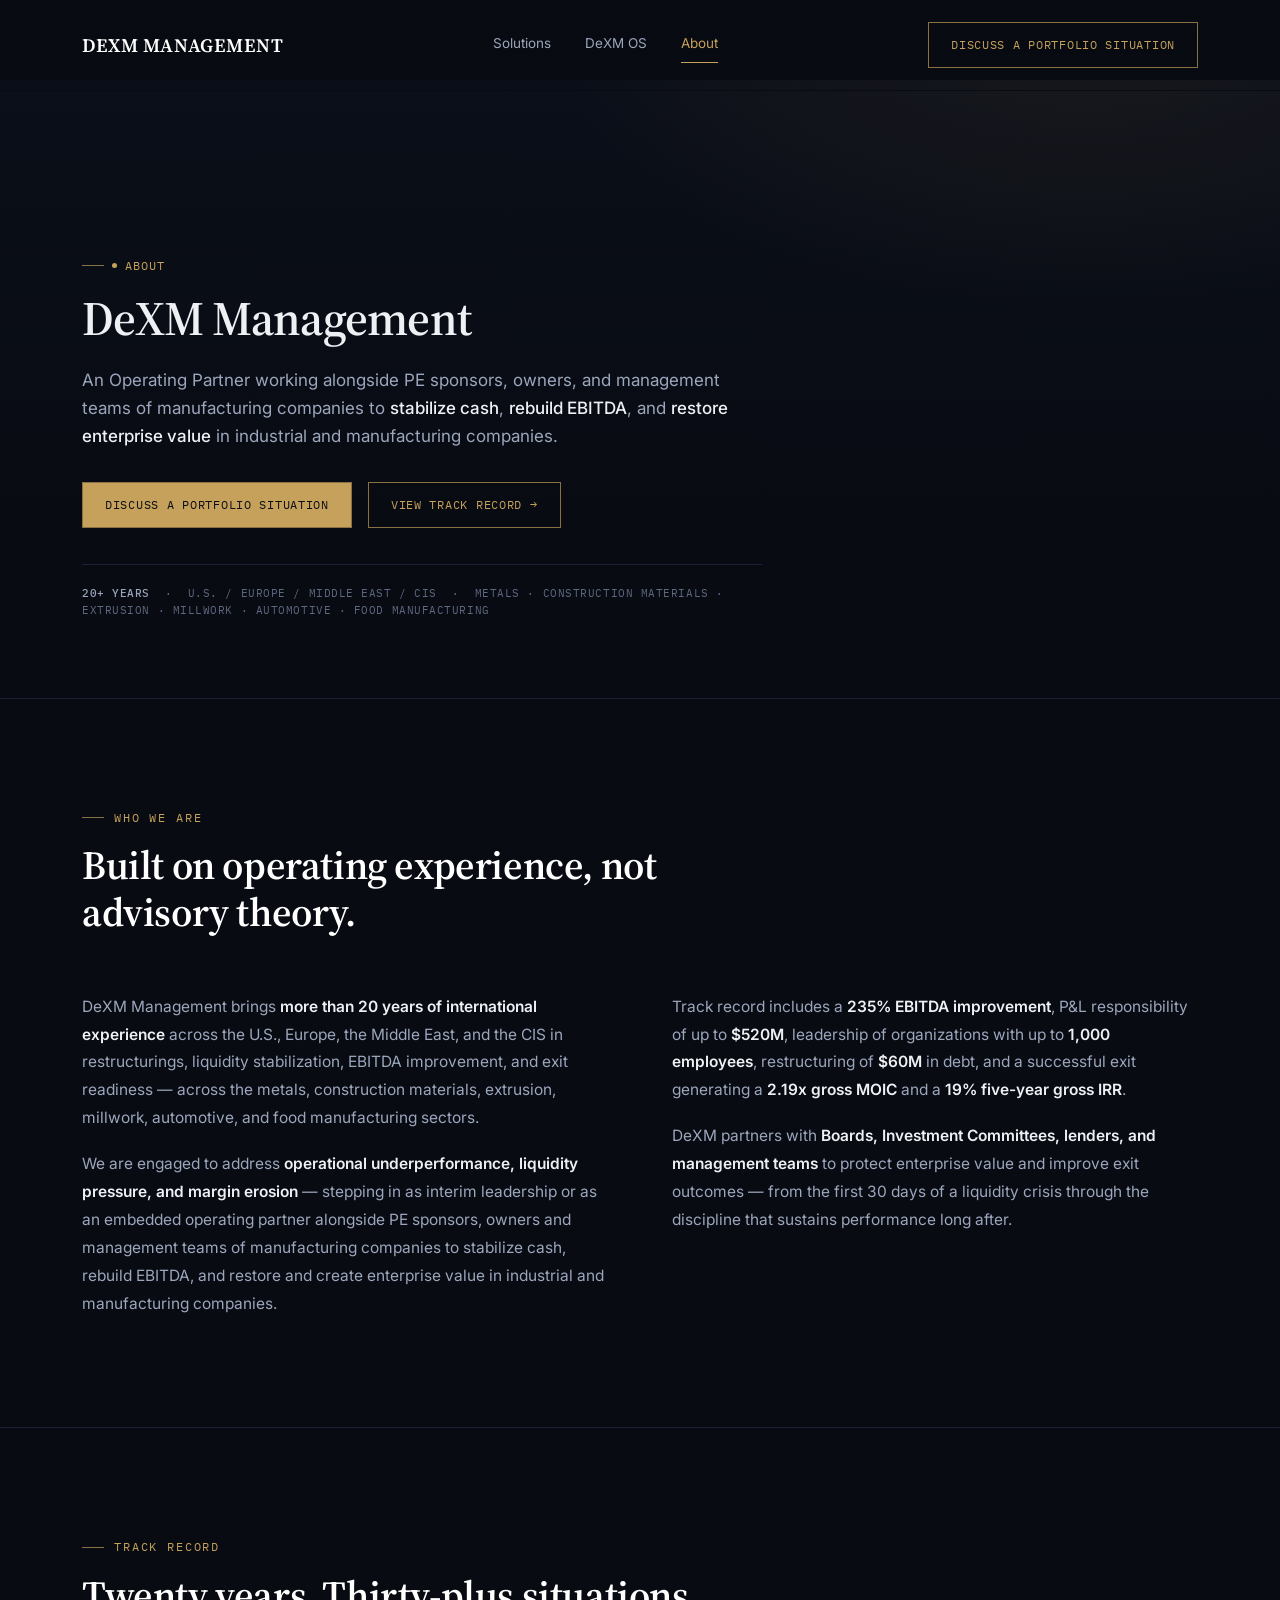
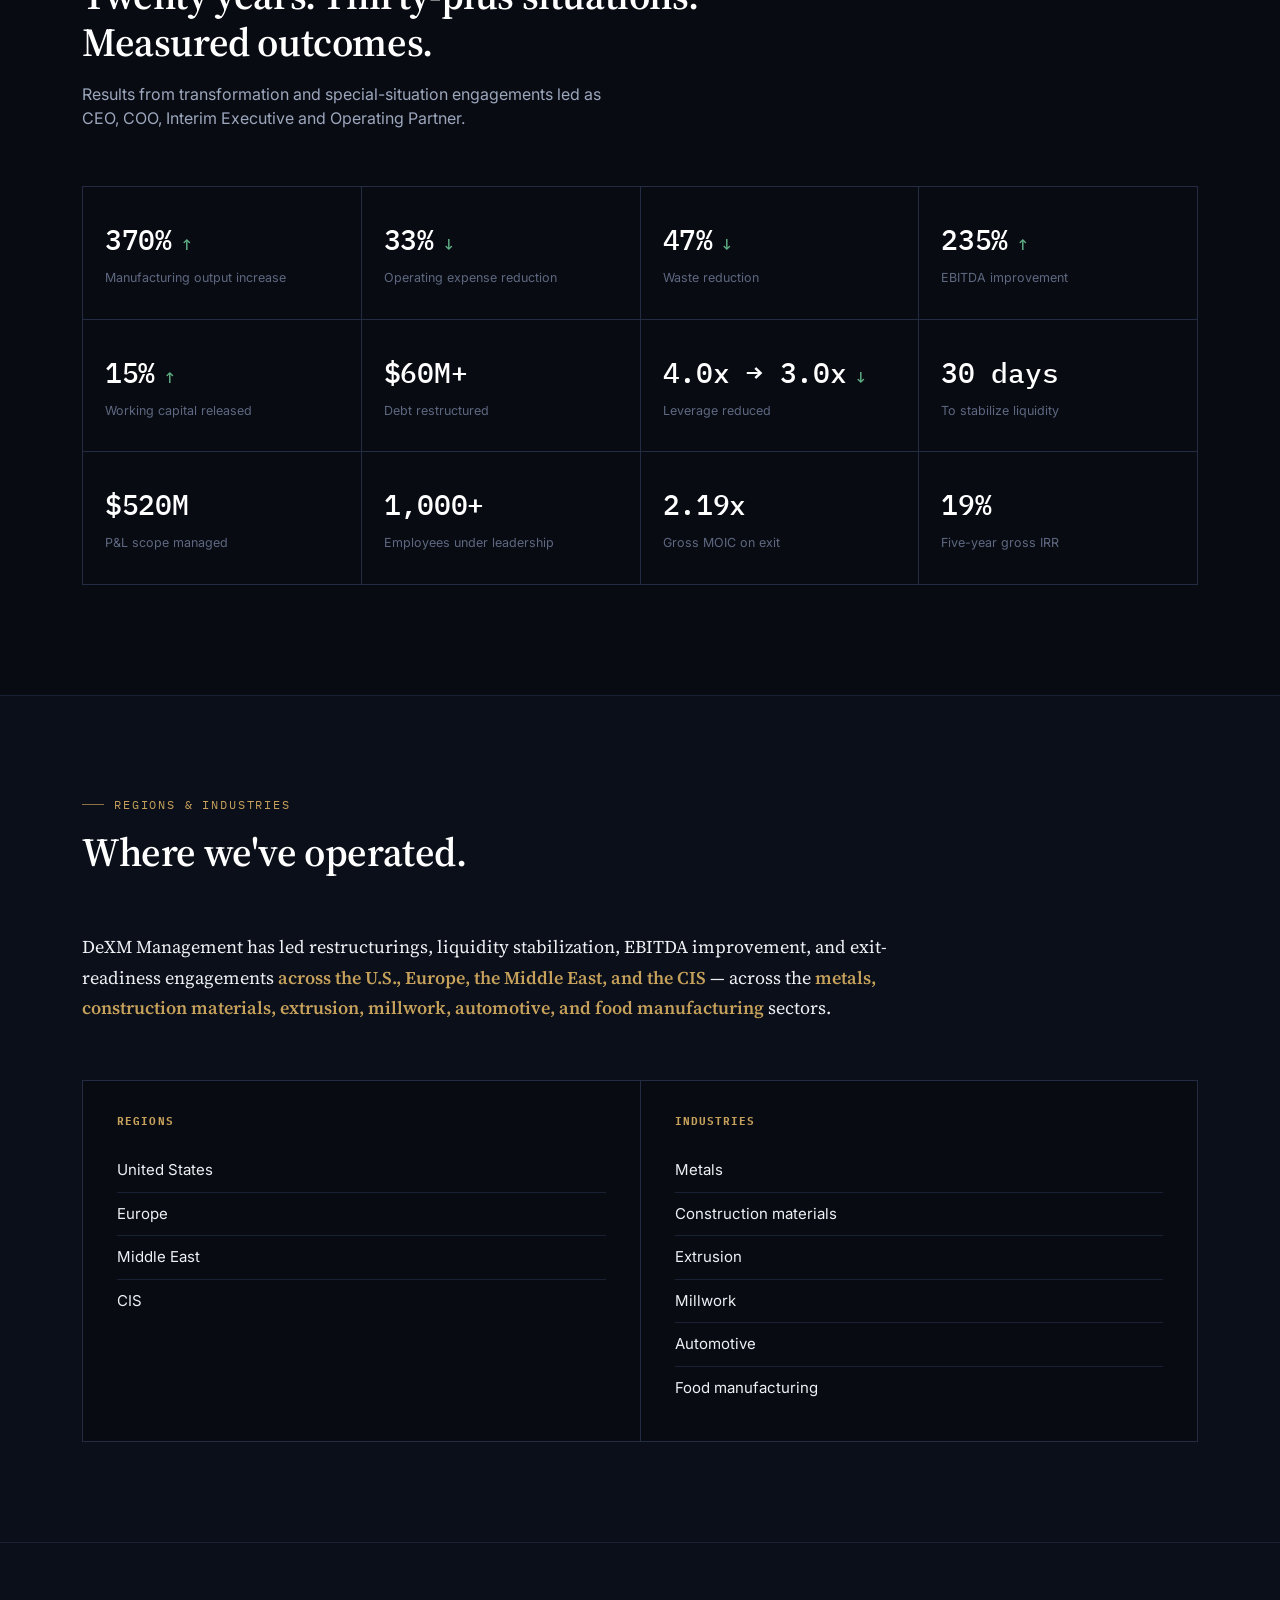
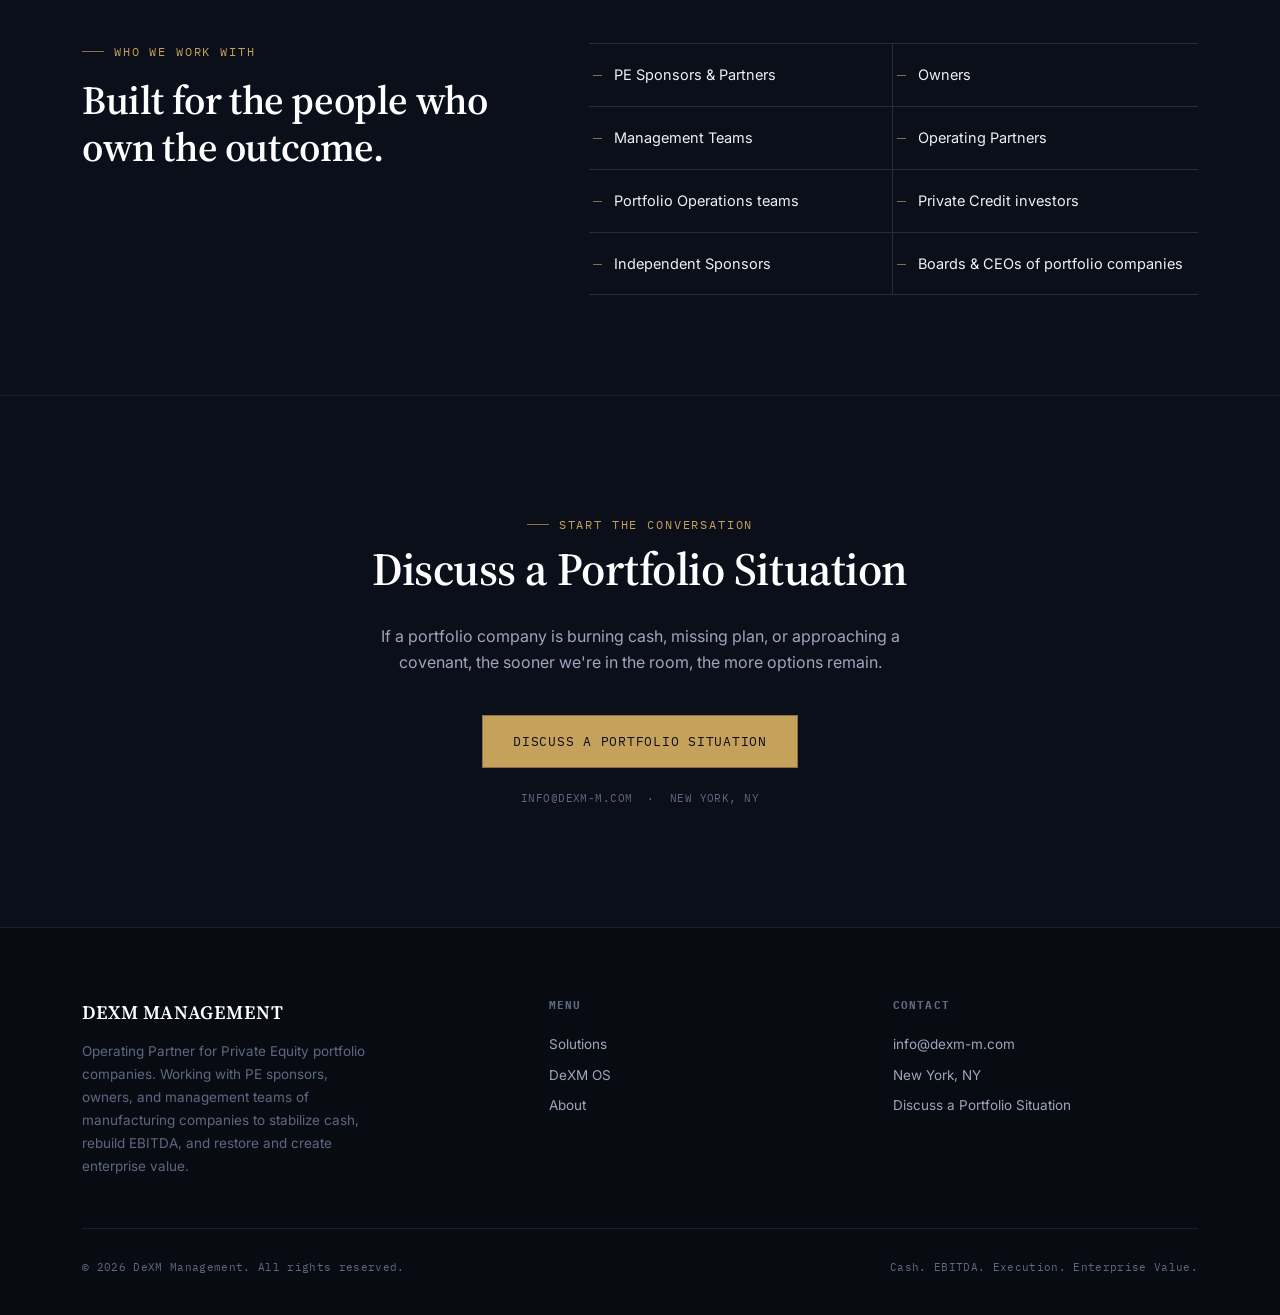
==== about.html @ 744654ba "Welcoming Page fix" ====
<!DOCTYPE html>
<html lang="en">
<head>
<meta charset="UTF-8">
<meta name="viewport" content="width=device-width, initial-scale=1.0">
<title>About — DeXM Management</title>
<meta name="description" content="20+ years of international experience in restructurings, liquidity stabilization, EBITDA improvement, and exit readiness across the U.S., Europe, the Middle East, and the CIS.">
<link rel="preconnect" href="https://fonts.googleapis.com">
<link rel="preconnect" href="https://fonts.gstatic.com" crossorigin>
<link href="https://fonts.googleapis.com/css2?family=Source+Serif+4:opsz,wght@8..60,400;8..60,500;8..60,600;8..60,700&family=Inter:wght@400;500;600;700&family=IBM+Plex+Mono:wght@400;500;600&display=swap" rel="stylesheet">
<link rel="stylesheet" href="style.css?v=1.0">
</head>
<body>

<header id="siteHeader">
  <div class="wrap">
    <a href="index.html" class="logo">DeXM Management</a>
    <button class="menu-toggle" id="menuToggle" aria-label="Toggle menu" aria-expanded="false">Menu</button>
    <nav class="primary-nav" id="primaryNav">
      <a href="solutions.html">Solutions</a>
      <a href="dexm-os.html">DeXM OS</a>
      <a href="about.html" class="active">About</a>
    </nav>
    <div class="header-cta">
      <a href="#" class="btn btn-text" data-open-modal>Discuss a Portfolio Situation</a>
    </div>
  </div>
</header>
<div class="nav-scrim" id="navScrim"></div>

<main>

  <!-- PAGE HERO -->
  <section class="page-hero">
    <div class="wrap">
      <div class="hero-content">
        <div class="eyebrow">
          <span class="eyebrow-dot"></span>
          ABOUT
        </div>

        <h1>DeXM Management</h1>

        <p class="hero-sub">
          An Operating Partner working alongside PE sponsors, owners, and management teams of manufacturing companies to <b>stabilize cash</b>, <b>rebuild EBITDA</b>, and <b>restore enterprise value</b> in industrial and manufacturing companies.
        </p>

        <div class="hero-ctas">
          <a href="#" class="btn btn-solid" data-open-modal>Discuss a Portfolio Situation</a>
          <a href="#track-record" class="btn btn-text">View Track Record &rarr;</a>
        </div>

        <div class="hero-sectors">
          <b>20+ YEARS</b> &nbsp;·&nbsp; U.S. / EUROPE / MIDDLE EAST / CIS &nbsp;·&nbsp; METALS · CONSTRUCTION MATERIALS · EXTRUSION · MILLWORK · AUTOMOTIVE · FOOD MANUFACTURING
        </div>
      </div>
    </div>
  </section>

  <!-- COMPANY DESCRIPTION -->
  <section class="about-copy">
    <div class="wrap">
      <div class="section-head rv">
        <div class="eyebrow">WHO WE ARE</div>
        <h2>Built on operating experience, not advisory theory.</h2>
      </div>
      <div class="about-copy-grid rv">
        <div>
          <p>DeXM Management brings <strong>more than 20 years of international experience</strong> across the U.S., Europe, the Middle East, and the CIS in restructurings, liquidity stabilization, EBITDA improvement, and exit readiness — across the metals, construction materials, extrusion, millwork, automotive, and food manufacturing sectors.</p>
          <p>We are engaged to address <strong>operational underperformance, liquidity pressure, and margin erosion</strong> — stepping in as interim leadership or as an embedded operating partner alongside PE sponsors, owners and management teams of manufacturing companies to stabilize cash, rebuild EBITDA, and restore and create enterprise value in industrial and manufacturing companies.</p>
        </div>
        <div>
          <p>Track record includes a <strong>235% EBITDA improvement</strong>, P&amp;L responsibility of up to <strong>$520M</strong>, leadership of organizations with up to <strong>1,000 employees</strong>, restructuring of <strong>$60M</strong> in debt, and a successful exit generating a <strong>2.19x gross MOIC</strong> and a <strong>19% five-year gross IRR</strong>.</p>
          <p>DeXM partners with <strong>Boards, Investment Committees, lenders, and management teams</strong> to protect enterprise value and improve exit outcomes — from the first 30 days of a liquidity crisis through the discipline that sustains performance long after.</p>
        </div>
      </div>
    </div>
  </section>

  <!-- TRACK RECORD -->
  <section class="results" id="track-record">
    <div class="wrap">
      <div class="section-head rv">
        <div class="eyebrow">TRACK RECORD</div>
        <h2>Twenty years. Thirty-plus situations. Measured outcomes.</h2>
        <p>Results from transformation and special-situation engagements led as CEO, COO, Interim Executive and Operating Partner.</p>
      </div>

      <div class="results-grid rv">
        <div class="stat"><div class="stat-num up">370%</div><div class="stat-label">Manufacturing output increase</div></div>
        <div class="stat"><div class="stat-num down">33%</div><div class="stat-label">Operating expense reduction</div></div>
        <div class="stat"><div class="stat-num down">47%</div><div class="stat-label">Waste reduction</div></div>
        <div class="stat"><div class="stat-num up">235%</div><div class="stat-label">EBITDA improvement</div></div>
        <div class="stat"><div class="stat-num up">15%</div><div class="stat-label">Working capital released</div></div>
        <div class="stat"><div class="stat-num">$60M+</div><div class="stat-label">Debt restructured</div></div>
        <div class="stat"><div class="stat-num down">4.0x → 3.0x</div><div class="stat-label">Leverage reduced</div></div>
        <div class="stat"><div class="stat-num">30 days</div><div class="stat-label">To stabilize liquidity</div></div>
        <div class="stat"><div class="stat-num">$520M</div><div class="stat-label">P&amp;L scope managed</div></div>
        <div class="stat"><div class="stat-num">1,000+</div><div class="stat-label">Employees under leadership</div></div>
        <div class="stat"><div class="stat-num">2.19x</div><div class="stat-label">Gross MOIC on exit</div></div>
        <div class="stat"><div class="stat-num">19%</div><div class="stat-label">Five-year gross IRR</div></div>
      </div>
    </div>
  </section>

  <!-- FOOTPRINT / INDUSTRIES -->
  <section class="footprint">
    <div class="wrap">
      <div class="section-head rv">
        <div class="eyebrow">REGIONS &amp; INDUSTRIES</div>
        <h2>Where we've operated.</h2>
      </div>
      <p class="footprint-lede rv">DeXM Management has led restructurings, liquidity stabilization, EBITDA improvement, and exit-readiness engagements <strong>across the U.S., Europe, the Middle East, and the CIS</strong> — across the <strong>metals, construction materials, extrusion, millwork, automotive, and food manufacturing</strong> sectors.</p>

      <div class="footprint-cols rv">
        <div class="footprint-col">
          <h4>Regions</h4>
          <ul>
            <li>United States</li>
            <li>Europe</li>
            <li>Middle East</li>
            <li>CIS</li>
          </ul>
        </div>
        <div class="footprint-col">
          <h4>Industries</h4>
          <ul>
            <li>Metals</li>
            <li>Construction materials</li>
            <li>Extrusion</li>
            <li>Millwork</li>
            <li>Automotive</li>
            <li>Food manufacturing</li>
          </ul>
        </div>
      </div>
    </div>
  </section>

  <!-- AUDIENCE -->
  <section class="audience">
    <div class="wrap audience-inner">
      <div class="section-head rv" style="margin-bottom:0;">
        <div class="eyebrow">WHO WE WORK WITH</div>
        <h2>Built for the people who own the outcome.</h2>
      </div>
      <ul class="audience-list rv">
        <li class="audience-item">PE Sponsors &amp; Partners</li>
        <li class="audience-item">Owners</li>
        <li class="audience-item">Management Teams</li>
        <li class="audience-item">Operating Partners</li>
        <li class="audience-item">Portfolio Operations teams</li>
        <li class="audience-item">Private Credit investors</li>
        <li class="audience-item">Independent Sponsors</li>
        <li class="audience-item">Boards &amp; CEOs of portfolio companies</li>
      </ul>
    </div>
  </section>

  <!-- CALL -->
  <section class="final-cta" id="contact">
    <div class="wrap rv">
      <div class="eyebrow" style="justify-content:center;">START THE CONVERSATION</div>
      <h2>Discuss a Portfolio Situation</h2>
      <p>If a portfolio company is burning cash, missing plan, or approaching a covenant, the sooner we're in the room, the more options remain.</p>
      <a href="#" class="btn btn-solid" data-open-modal>Discuss a Portfolio Situation</a>
      <div class="final-cta-note">INFO@DEXM-M.COM &nbsp;·&nbsp; NEW YORK, NY</div>
    </div>
  </section>

</main>

<footer>
  <div class="wrap">
    <div class="footer-top">
      <div class="footer-brand">
        <a href="index.html" class="logo">DeXM Management</a>
        <p>Operating Partner for Private Equity portfolio companies. Working with PE sponsors, owners, and management teams of manufacturing companies to stabilize cash, rebuild EBITDA, and restore and create enterprise value.</p>
      </div>
      <div class="footer-col">
        <h4>Menu</h4>
        <a href="solutions.html">Solutions</a>
        <a href="dexm-os.html">DeXM OS</a>
        <a href="about.html">About</a>
      </div>
      <div class="footer-col">
        <h4>Contact</h4>
        <a href="mailto:info@dexm-m.com">info@dexm-m.com</a>
        <span class="fline">New York, NY</span>
        <a href="#" data-open-modal>Discuss a Portfolio Situation</a>
      </div>
    </div>
    <div class="footer-bottom">
      <span>© 2026 DeXM Management. All rights reserved.</span>
      <span>Cash. EBITDA. Execution. Enterprise Value.</span>
    </div>
  </div>
</footer>

<!-- CONTACT MODAL -->
<div class="modal-scrim" id="contactModal">
  <div class="modal">
    <button class="modal-close" data-modal-close aria-label="Close">&times;</button>
    <h3>Discuss a Portfolio Situation</h3>
    <p class="modal-sub">Tell us briefly about the situation. We typically respond within one business day.</p>
    <form id="contactForm" action="https://formsubmit.co/ajax/kas031099@gmail.com" method="POST">
      <input type="hidden" name="_subject" value="New portfolio inquiry — DeXM Management website">
      <input type="hidden" name="_template" value="table">
      <input type="hidden" name="_captcha" value="false">
      <div class="field">
        <label for="cf-name">Name</label>
        <input type="text" id="cf-name" name="name" required>
      </div>
      <div class="field">
        <label for="cf-email">Email</label>
        <input type="email" id="cf-email" name="email" required>
      </div>
      <div class="field">
        <label for="cf-tel">Tel.</label>
        <input type="tel" id="cf-tel" name="tel">
      </div>
      <div class="field">
        <label for="cf-message">Message</label>
        <textarea id="cf-message" name="message" placeholder="Briefly describe the portfolio situation"></textarea>
      </div>
      <button type="submit" class="btn btn-solid modal-submit">Send</button>
      <div class="form-status" id="formStatus"></div>
    </form>
  </div>
</div>

<script src="script.js"></script>
</body>
</html>
---- style.css ----
:root{
  --bg:#080B12;
  --bg-alt:#0B0F19;
  --panel-solid:#111726;
  --panel-raised:#151D30;
  --line:#232C42;
  --line-soft:#1A2135;
  --text-1:#EEF0F4;
  --text-2:#9CA6BC;
  --text-3:#5E6880;
  --gold:#C6A15B;
  --gold-dim:#8A7143;
  --green:#5FAE84;
  --red:#C15C52;
  --white:#FFFFFF;
  --serif:'Source Serif 4', Georgia, serif;
  --sans:'Inter', -apple-system, BlinkMacSystemFont, 'Segoe UI', sans-serif;
  --mono:'IBM Plex Mono', 'SF Mono', monospace;
  --maxw:1180px;
}

*{margin:0;padding:0;box-sizing:border-box;}
html{scroll-behavior:smooth;}
@media (prefers-reduced-motion: reduce){
  html{scroll-behavior:auto;}
  *{animation-duration:.001ms !important; transition-duration:.001ms !important;}
}

body{
  background:var(--bg);
  color:var(--text-1);
  font-family:var(--sans);
  line-height:1.5;
  -webkit-font-smoothing:antialiased;
  overflow-x:hidden;
}

a{color:inherit;text-decoration:none;}
ul{list-style:none;}
img,svg{display:block;max-width:100%;}
button{font:inherit;cursor:pointer;}

::selection{background:var(--gold-dim);color:var(--white);}

a:focus-visible,button:focus-visible,input:focus-visible,textarea:focus-visible{
  outline:2px solid var(--gold);
  outline-offset:3px;
}

.wrap{max-width:var(--maxw);margin:0 auto;padding:0 32px;}
@media(max-width:640px){.wrap{padding:0 20px;}}

.eyebrow{
  font-family:var(--mono);
  font-size:11.5px;
  letter-spacing:.16em;
  text-transform:uppercase;
  color:var(--gold);
  display:flex;
  align-items:center;
  gap:10px;
}
.eyebrow::before{
  content:"";
  width:22px;height:1px;
  background:var(--gold-dim);
  display:inline-block;
  flex-shrink:0;
}

h1,h2,h3{
  font-family:var(--serif);
  font-weight:600;
  letter-spacing:-.01em;
  color:var(--white);
}

.section-head{max-width:640px;margin-bottom:56px;}
.section-head h2{font-size:clamp(28px,3.4vw,40px);margin-top:16px;line-height:1.18;}
.section-head p{color:var(--text-2);margin-top:16px;font-size:16px;max-width:520px;}
.section-head.center{margin-left:auto;margin-right:auto;text-align:center;}
.section-head.center .eyebrow{justify-content:center;}
.section-head.center .eyebrow::before{display:none;}
.section-head.center p{margin-left:auto;margin-right:auto;}

section{position:relative;}

/* ---------- reveal ---------- */
.rv{opacity:0;transform:translateY(18px);transition:opacity .7s ease, transform .7s ease;}
.rv.in{opacity:1;transform:translateY(0);}

/* ---------- header ---------- */
header{
  position:fixed;top:0;left:0;right:0;z-index:100;
  padding:22px 0;
  background:linear-gradient(to bottom, rgba(8,11,18,.92), rgba(8,11,18,0));
  transition:background .3s ease, border-color .3s ease, padding .3s ease;
  border-bottom:1px solid transparent;
}
header.scrolled{
  background:rgba(8,11,18,.9);
  backdrop-filter:blur(10px);
  border-bottom:1px solid var(--line-soft);
  padding:16px 0;
}
header .wrap{display:flex;align-items:center;justify-content:space-between;gap:24px;}

.logo{
  font-family:var(--serif);
  font-size:19px;
  font-weight:600;
  letter-spacing:.03em;
  text-transform:uppercase;
  color:var(--white);
  white-space:nowrap;
  transition:color .2s ease;
}
.logo:hover{color:var(--gold);}

nav.primary-nav{display:flex;gap:34px;}
nav.primary-nav a{
  font-size:13.5px;
  color:var(--text-2);
  transition:color .2s ease;
  position:relative;
  padding-bottom:4px;
}
nav.primary-nav a:hover{color:var(--text-1);}
nav.primary-nav a.active{color:var(--gold);}
nav.primary-nav a.active::after{
  content:"";
  position:absolute;left:0;right:0;bottom:-6px;
  height:1px;background:var(--gold);
}
.header-cta{display:flex;align-items:center;gap:20px;}

.menu-toggle{display:none;background:none;border:1px solid var(--line);color:var(--text-1);padding:9px 12px;font-family:var(--mono);font-size:11px;letter-spacing:.08em;text-transform:uppercase;}
@media(max-width:900px){
  nav.primary-nav{
    position:fixed;top:0;right:-100%;height:100vh;width:min(320px,86vw);
    background:var(--panel-solid);
    border-left:1px solid var(--line);
    flex-direction:column;
    padding:100px 30px 30px;
    gap:26px;
    transition:right .35s ease;
    z-index:150;
  }
  nav.primary-nav.open{right:0;}
  nav.primary-nav a{font-size:16px;}
  .menu-toggle{display:block;position:relative;z-index:160;}
  .header-cta .btn-text{display:none;}
}

.nav-scrim{
  position:fixed;inset:0;background:rgba(4,6,10,.6);z-index:140;
  opacity:0;pointer-events:none;transition:opacity .3s ease;
}
.nav-scrim.open{opacity:1;pointer-events:auto;}

.btn{
  font-family:var(--mono);
  font-size:12px;
  letter-spacing:.06em;
  text-transform:uppercase;
  padding:13px 22px;
  border:1px solid var(--gold-dim);
  color:var(--gold);
  background:transparent;
  transition:all .25s ease;
  display:inline-flex;
  align-items:center;
  gap:10px;
  white-space:nowrap;
}
.btn:hover{background:var(--gold);color:#0B0E14;border-color:var(--gold);}
.btn-solid{background:var(--gold);color:#0B0E14;}
.btn-solid:hover{background:#DDB874;}
.btn-ghost{border-color:var(--line);color:var(--text-2);}
.btn-ghost:hover{border-color:var(--text-2);color:var(--text-1);background:transparent;}

/* ---------- hero ---------- */
.page-hero {
  padding: 140px 0 80px;
  position: relative;
  border-bottom: 1px solid var(--line-soft);
}

.page-hero::before {
  content: "";
  position: absolute;
  top: 0;
  left: 0;
  right: 0;
  height: 100%;
  background:
    radial-gradient(ellipse 900px 500px at 15% -10%, rgba(198,161,91,.08), transparent 60%),
    linear-gradient(180deg, var(--bg-alt), var(--bg) 70%);
  z-index: -1;
}

.page-hero .hero-content {
  max-width: 780px;
}

.page-hero .eyebrow {
  display: inline-flex;
  align-items: center;
  gap: 8px;
  font-family: var(--mono);
  font-size: 11.5px;
  letter-spacing: .08em;
  color: var(--gold, #c6a15b);
  text-transform: uppercase;
}

.page-hero .eyebrow-dot {
  width: 5px;
  height: 5px;
  background-color: var(--gold, #c6a15b);
  border-radius: 50%;
}

.page-hero h1 {
  font-size: clamp(34px, 4.6vw, 52px);
  line-height: 1.1;
  margin: 18px 0 20px;
  letter-spacing: -.015em;
  color: var(--text-1, #fff);
}

.page-hero .hero-sub {
  color: var(--text-2);
  font-size: 17px;
  line-height: 1.65;
  max-width: 680px;
  margin-bottom: 32px;
}

.page-hero .hero-sub b {
  color: var(--text-1, #fff);
  font-weight: 500;
}

.page-hero .hero-ctas {
  display: flex;
  gap: 16px;
  align-items: center;
  flex-wrap: wrap;
  margin-bottom: 36px;
}

.page-hero .hero-sectors {
  font-family: var(--mono);
  font-size: 11px;
  color: var(--text-3);
  letter-spacing: .05em;
  border-top: 1px solid var(--line-soft);
  padding-top: 20px;
  max-width: 680px;
}

.page-hero .hero-sectors b {
  color: var(--text-2);
  font-weight: 500;
}

/* dashboard metric panel (home hero) */
.panel{
  background:var(--panel-solid);
  border:1px solid var(--line);
  position:relative;
}
.panel-head{
  display:flex;justify-content:space-between;align-items:center;
  padding:16px 20px;
  border-bottom:1px solid var(--line);
  font-family:var(--mono);
  font-size:10.5px;
  letter-spacing:.1em;
  text-transform:uppercase;
  color:var(--text-3);
  gap:12px;
}
.panel-head .dot{
  width:6px;height:6px;border-radius:50%;
  background:var(--gold);
  display:inline-block;margin-right:8px;
  box-shadow:0 0 0 3px rgba(198,161,91,.15);
}
.metric-grid{display:grid;grid-template-columns:1fr 1fr;}
.metric{
  padding:26px 22px;
  border-right:1px solid var(--line);
  border-bottom:1px solid var(--line);
}
.metric:nth-child(2n){border-right:none;}
.metric:nth-child(3),.metric:nth-child(4){border-bottom:none;}
.metric-label{
  font-family:var(--mono);
  font-size:10.5px;
  color:var(--text-3);
  letter-spacing:.05em;
  text-transform:uppercase;
  margin-bottom:10px;
}
.metric-value{
  font-family:var(--mono);
  font-size:26px;
  color:var(--white);
  font-weight:500;
  letter-spacing:-.01em;
}
.metric-value small{font-size:13px;color:var(--text-3);font-weight:400;}
.panel-foot{
  padding:14px 20px;
  font-family:var(--mono);
  font-size:10px;
  color:var(--text-3);
  letter-spacing:.04em;
  border-top:1px solid var(--line);
}

/* ---------- page hero (sub pages) ---------- */
.page-hero{
  padding:168px 0 80px;
  border-bottom:1px solid var(--line-soft);
  position:relative;
}
.page-hero::before{
  content:"";
  position:absolute;top:0;left:0;right:0;height:100%;
  background:
    radial-gradient(ellipse 900px 500px at 85% -10%, rgba(198,161,91,.08), transparent 60%),
    linear-gradient(180deg, var(--bg-alt), var(--bg) 70%);
  z-index:-1;
}
.page-hero-grid{
  display:grid;
  grid-template-columns:1.1fr .9fr;
  gap:56px;
  align-items:center;
}
@media(max-width:980px){.page-hero-grid{grid-template-columns:1fr;gap:40px;}}
.page-hero h1{font-size:clamp(32px,4.2vw,48px);line-height:1.12;margin:18px 0 20px;}
.page-hero p{color:var(--text-2);font-size:16.5px;line-height:1.65;max-width:520px;}
.page-hero .hero-photo{aspect-ratio:4/3;}

/* ---------- positioning band ---------- */
.statement{
  padding:100px 0;
  border-bottom:1px solid var(--line-soft);
  background:var(--bg-alt);
}
.statement .wrap{max-width:840px;text-align:center;}
.statement h2{
  font-size:clamp(24px,3vw,34px);
  line-height:1.45;
  font-weight:500;
  color:var(--text-1);
}
.statement h2 em{
  font-style:normal;
  color:var(--gold);
}
.statement-rule{
  width:1px;height:44px;
  background:var(--line);
  margin:0 auto 36px;
}

/* ---------- narrative blocks (home) ---------- */
.narrative{padding:90px 0;border-bottom:1px solid var(--line-soft);}
.narrative:nth-of-type(even){background:var(--bg-alt);}
.narrative-grid{
  display:grid;
  grid-template-columns:.5fr 1fr;
  gap:56px;
}
@media(max-width:820px){.narrative-grid{grid-template-columns:1fr;gap:20px;}}
.narrative-tag{
  font-family:var(--mono);
  font-size:11px;
  letter-spacing:.12em;
  text-transform:uppercase;
  color:var(--text-3);
  padding-top:6px;
}
.narrative-body h2{font-size:clamp(24px,2.8vw,32px);margin-bottom:18px;line-height:1.24;}
.narrative-body p{color:var(--text-2);font-size:15.5px;line-height:1.75;max-width:640px;margin-bottom:14px;}
.narrative-body p:last-child{margin-bottom:0;}
.narrative-body ul{margin-top:18px;display:grid;gap:10px;}
.narrative-body li{
  font-size:14.5px;color:var(--text-2);
  padding-left:18px;position:relative;
}
.narrative-body li::before{
  content:"";position:absolute;left:0;top:11px;width:6px;height:1px;background:var(--gold-dim);
}
.narrative-body li strong{color:var(--text-1);font-weight:600;}

/* ---------- services ---------- */
.services{padding:110px 0;border-bottom:1px solid var(--line-soft);}
.service-list{display:grid;grid-template-columns:repeat(3,1fr);gap:1px;background:var(--line);border:1px solid var(--line);}
@media(max-width:900px){.service-list{grid-template-columns:1fr;}}
.service-card{
  background:var(--bg);
  padding:38px 34px 40px;
  transition:background .3s ease;
}
.service-card:hover{background:var(--panel-raised);}
.service-num{
  font-family:var(--mono);
  font-size:12px;
  color:var(--gold-dim);
  letter-spacing:.08em;
  margin-bottom:22px;
}
.service-card h3{
  font-size:21px;
  margin-bottom:14px;
  line-height:1.3;
}
.service-card p{
  color:var(--text-2);
  font-size:14.5px;
  line-height:1.65;
  margin-bottom:22px;
}
.service-card ul{border-top:1px solid var(--line);padding-top:18px;}
.service-card li{
  font-size:13px;
  color:var(--text-2);
  padding:6px 0;
  position:relative;
  padding-left:16px;
}
.service-card li::before{
  content:"";
  position:absolute;left:0;top:13px;
  width:5px;height:1px;
  background:var(--gold-dim);
}

/* ---------- 100 day plan ---------- */
.plan{padding:110px 0;border-bottom:1px solid var(--line-soft);background:var(--bg-alt);}
.plan-graphic{margin-bottom:56px;}
.phase-row{
  display:grid;
  grid-template-columns:repeat(3,1fr);
  gap:0;
  position:relative;
}
@media(max-width:900px){.phase-row{grid-template-columns:1fr;gap:40px;}}
.phase{
  padding:30px 30px 0 0;
  position:relative;
}
.phase:not(:last-child){border-right:1px solid var(--line);}
@media(max-width:900px){.phase:not(:last-child){border-right:none;border-bottom:1px solid var(--line);padding-bottom:30px;}}
.phase-range{
  font-family:var(--mono);
  font-size:11px;
  letter-spacing:.08em;
  color:var(--gold);
  text-transform:uppercase;
  margin-bottom:10px;
}
.phase h3{font-size:19px;margin-bottom:16px;font-weight:600;}
.phase ul li{
  font-size:13.5px;
  color:var(--text-2);
  padding:5px 0 5px 16px;
  position:relative;
}
.phase ul li::before{
  content:"";
  position:absolute;left:0;top:12px;
  width:5px;height:1px;
  background:var(--text-3);
}
.bridge-svg{width:100%;height:64px;display:block;}

.section-photo{margin-top:64px;border:1px solid var(--line);overflow:hidden;position:relative;}
.section-photo img{width:100%;max-height:420px;object-fit:cover;display:block;}
.section-photo-cap{
  position:absolute;left:0;bottom:0;right:0;
  padding:16px 22px;
  background:linear-gradient(to top, rgba(6,8,13,.92), transparent);
  font-family:var(--mono);
  font-size:10.5px;
  letter-spacing:.06em;
  text-transform:uppercase;
  color:var(--text-2);
}

/* ---------- results ---------- */
.results{padding:110px 0;border-bottom:1px solid var(--line-soft);}
.results-grid{
  display:grid;
  grid-template-columns:repeat(4,1fr);
  gap:1px;
  background:var(--line);
  border:1px solid var(--line);
}
@media(max-width:900px){.results-grid{grid-template-columns:repeat(2,1fr);}}
.stat{
  background:var(--bg);
  padding:32px 22px;
}
.stat-num{
  font-family:var(--mono);
  font-size:clamp(22px,2.2vw,28px);
  color:var(--white);
  font-weight:500;
  letter-spacing:-.01em;
}
.stat-num.up::after{content:" ↑";color:var(--green);font-size:16px;}
.stat-num.down::after{content:" ↓";color:var(--green);font-size:16px;}
.stat-label{
  font-size:12.5px;
  color:var(--text-3);
  margin-top:8px;
  line-height:1.4;
}

/* ---------- industries / footprint ---------- */
.footprint{padding:100px 0;border-bottom:1px solid var(--line-soft);background:var(--bg-alt);}
.footprint-lede{
  font-size:18px;
  line-height:1.7;
  color:var(--text-1);
  max-width:820px;
  margin-bottom:56px;
  font-family:var(--serif);
}
.footprint-lede strong{color:var(--gold);font-weight:600;}
.footprint-cols{display:grid;grid-template-columns:1fr 1fr;gap:1px;background:var(--line);border:1px solid var(--line);}
@media(max-width:760px){.footprint-cols{grid-template-columns:1fr;}}
.footprint-col{background:var(--bg);padding:32px 34px;}
.footprint-col h4{
  font-family:var(--mono);
  font-size:11px;
  letter-spacing:.1em;
  text-transform:uppercase;
  color:var(--gold);
  margin-bottom:20px;
}
.footprint-col li{
  font-size:15px;
  color:var(--text-1);
  padding:10px 0;
  border-bottom:1px solid var(--line-soft);
}
.footprint-col li:last-child{border-bottom:none;}

/* ---------- about / company copy ---------- */
.about-copy{padding:110px 0;border-bottom:1px solid var(--line-soft);}
.about-copy-grid{display:grid;grid-template-columns:1fr 1fr;gap:64px;align-items:start;}
@media(max-width:900px){.about-copy-grid{grid-template-columns:1fr;gap:36px;}}
.about-copy p{color:var(--text-2);font-size:15.5px;line-height:1.8;margin-bottom:18px;}
.about-copy p strong{color:var(--text-1);font-weight:600;}
.about-copy p:last-child{margin-bottom:0;}

/* ---------- audience ---------- */
.audience{padding:100px 0;border-bottom:1px solid var(--line-soft);background:var(--bg-alt);}
.audience-inner{display:grid;grid-template-columns:.85fr 1.15fr;gap:56px;}
@media(max-width:860px){.audience-inner{grid-template-columns:1fr;}}
.audience-list{display:grid;grid-template-columns:1fr 1fr;gap:0;border-top:1px solid var(--line);}
@media(max-width:520px){.audience-list{grid-template-columns:1fr;}}
.audience-item{
  padding:20px 4px;
  border-bottom:1px solid var(--line);
  font-size:14.5px;
  color:var(--text-1);
  display:flex;
  align-items:center;
  gap:12px;
}
.audience-item:nth-child(odd){padding-right:20px;border-right:1px solid var(--line);}
@media(max-width:520px){.audience-item:nth-child(odd){border-right:none;}}
.audience-item::before{
  content:"—";
  color:var(--gold-dim);
  font-family:var(--mono);
}

/* ---------- DeXM OS modules ---------- */
.os-intro{padding-bottom:20px;}
.os-modules{padding-bottom:110px;}
.os-card-grid{
  display:grid;
  grid-template-columns:repeat(2,1fr);
  gap:1px;
  background:var(--line);
  border:1px solid var(--line);
}
@media(max-width:900px){.os-card-grid{grid-template-columns:1fr;}}
.os-module{
  display:grid;
  grid-template-columns:1fr 1fr;
  gap:56px;
  align-items:center;
  padding:70px 0;
  border-bottom:1px solid var(--line-soft);
}
.os-module:last-child{border-bottom:none;}
.os-module:nth-child(even){grid-template-columns:1fr 1fr;}
.os-module:nth-child(even) .os-module-media{order:2;}
@media(max-width:900px){
  .os-module{grid-template-columns:1fr;gap:28px;padding:44px 0;}
  .os-module:nth-child(even) .os-module-media{order:0;}
}
.os-module-media{
  border:1px solid var(--line);
  overflow:hidden;
  background:var(--panel-solid);
}
.os-module-media img{width:100%;display:block;}
.os-module-num{
  font-family:var(--mono);
  font-size:11px;
  color:var(--gold-dim);
  letter-spacing:.1em;
  margin-bottom:14px;
}
.os-module-body h3{font-size:24px;margin-bottom:14px;}
.os-module-body p{color:var(--text-2);font-size:15px;line-height:1.75;margin-bottom:18px;}
.os-module-body ul{display:grid;gap:9px;}
.os-module-body li{
  font-size:13.5px;color:var(--text-2);
  padding-left:17px;position:relative;
}
.os-module-body li::before{
  content:"";position:absolute;left:0;top:10px;width:6px;height:1px;background:var(--gold-dim);
}
.os-module-body li strong{color:var(--text-1);font-weight:600;}

/* ---------- final cta ---------- */
.final-cta{padding:120px 0;text-align:center;background:var(--bg-alt);border-bottom:1px solid var(--line-soft);}
.final-cta h2{font-size:clamp(30px,4vw,46px);margin-bottom:20px;}
.final-cta p{color:var(--text-2);max-width:560px;margin:0 auto 40px;font-size:16px;line-height:1.65;}
.final-cta .btn{padding:16px 30px;font-size:12.5px;}
.final-cta-note{
  margin-top:22px;
  font-family:var(--mono);
  font-size:11px;
  color:var(--text-3);
  letter-spacing:.04em;
}

/* ---------- footer ---------- */
footer{padding:70px 0 40px;}
.footer-top{
  display:grid;
  grid-template-columns:1.4fr 1fr 1fr;
  gap:40px;
  padding-bottom:50px;
  border-bottom:1px solid var(--line-soft);
  margin-bottom:30px;
}
@media(max-width:700px){.footer-top{grid-template-columns:1fr 1fr;}}
.footer-brand .logo{margin-bottom:14px;display:inline-block;}
.footer-brand p{color:var(--text-3);font-size:13.5px;line-height:1.7;max-width:300px;}
.footer-col h4{
  font-family:var(--mono);
  font-size:10.5px;
  letter-spacing:.1em;
  text-transform:uppercase;
  color:var(--text-3);
  margin-bottom:16px;
}
.footer-col a,.footer-col span.fline{
  display:block;
  color:var(--text-2);
  font-size:13.5px;
  padding:5px 0;
  transition:color .2s ease;
}
.footer-col a:hover{color:var(--text-1);}
.footer-bottom{
  display:flex;justify-content:space-between;align-items:center;
  font-family:var(--mono);
  font-size:11px;
  color:var(--text-3);
  letter-spacing:.03em;
  flex-wrap:wrap;
  gap:10px;
}

/* ---------- modal / contact form ---------- */
.modal-scrim{
  position:fixed;inset:0;z-index:300;
  background:rgba(5,7,12,.72);
  backdrop-filter:blur(4px);
  display:flex;align-items:center;justify-content:center;
  padding:24px;
  opacity:0;pointer-events:none;
  transition:opacity .25s ease;
}
.modal-scrim.open{opacity:1;pointer-events:auto;}
.modal{
  width:100%;max-width:480px;
  background:var(--panel-solid);
  border:1px solid var(--line);
  padding:40px 36px;
  position:relative;
  transform:translateY(14px);
  transition:transform .3s ease;
  max-height:88vh;
  overflow-y:auto;
}
.modal-scrim.open .modal{transform:translateY(0);}
.modal-close{
  position:absolute;top:18px;right:18px;
  background:none;border:none;color:var(--text-3);
  font-size:20px;line-height:1;padding:6px;
  transition:color .2s ease;
}
.modal-close:hover{color:var(--text-1);}
.modal h3{font-size:22px;margin-bottom:8px;}
.modal-sub{color:var(--text-2);font-size:13.5px;margin-bottom:28px;line-height:1.6;}
.field{margin-bottom:18px;}
.field label{
  display:block;
  font-family:var(--mono);
  font-size:10.5px;
  letter-spacing:.08em;
  text-transform:uppercase;
  color:var(--text-3);
  margin-bottom:8px;
}
.field input,.field textarea{
  width:100%;
  background:var(--bg);
  border:1px solid var(--line);
  color:var(--text-1);
  padding:12px 14px;
  font-family:var(--sans);
  font-size:14px;
  transition:border-color .2s ease;
}
.field input:focus,.field textarea:focus{border-color:var(--gold-dim);outline:none;}
.field textarea{resize:vertical;min-height:90px;}
.modal-submit{width:100%;justify-content:center;margin-top:6px;border:none;}
.form-status{
  margin-top:16px;
  font-size:13px;
  font-family:var(--mono);
  display:none;
}
.form-status.show{display:block;}
.form-status.ok{color:var(--green);}
.form-status.err{color:var(--red);}
body {
  padding-top: 80px;
}

/* ---------- home hero (matches .page-hero gap on Solutions/etc.) ---------- */
.hero{
  padding:168px 0 80px;
  position:relative;
  border-bottom:1px solid var(--line-soft);
}
.hero::before{
  content:"";
  position:absolute;top:0;left:0;right:0;height:100%;
  background:
    radial-gradient(ellipse 900px 500px at 85% -10%, rgba(198,161,91,.08), transparent 60%),
    linear-gradient(180deg, var(--bg-alt), var(--bg) 70%);
  z-index:-1;
}
.hero-grid{
  display:grid;
  grid-template-columns:1.05fr .95fr;
  gap:56px;
  align-items:center;
}
@media(max-width:980px){
  .hero-grid{grid-template-columns:1fr;gap:44px;}
}
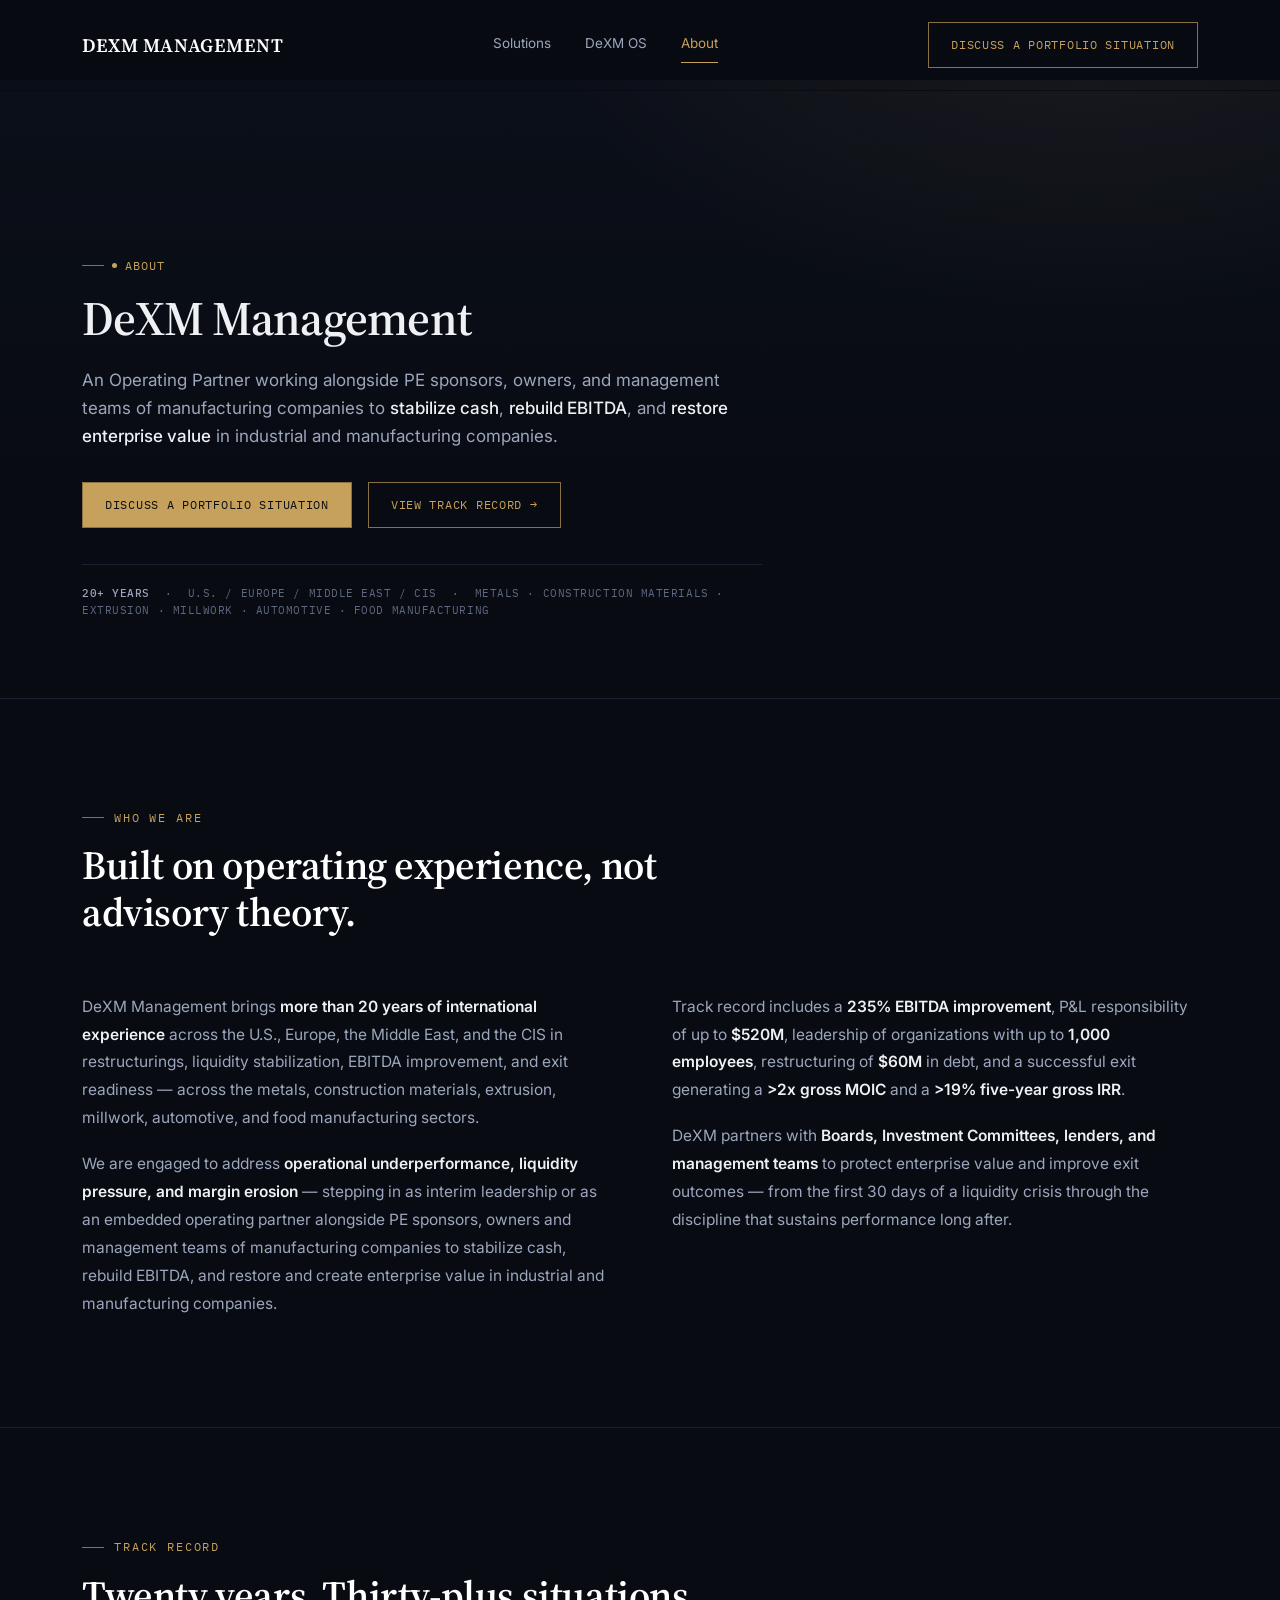
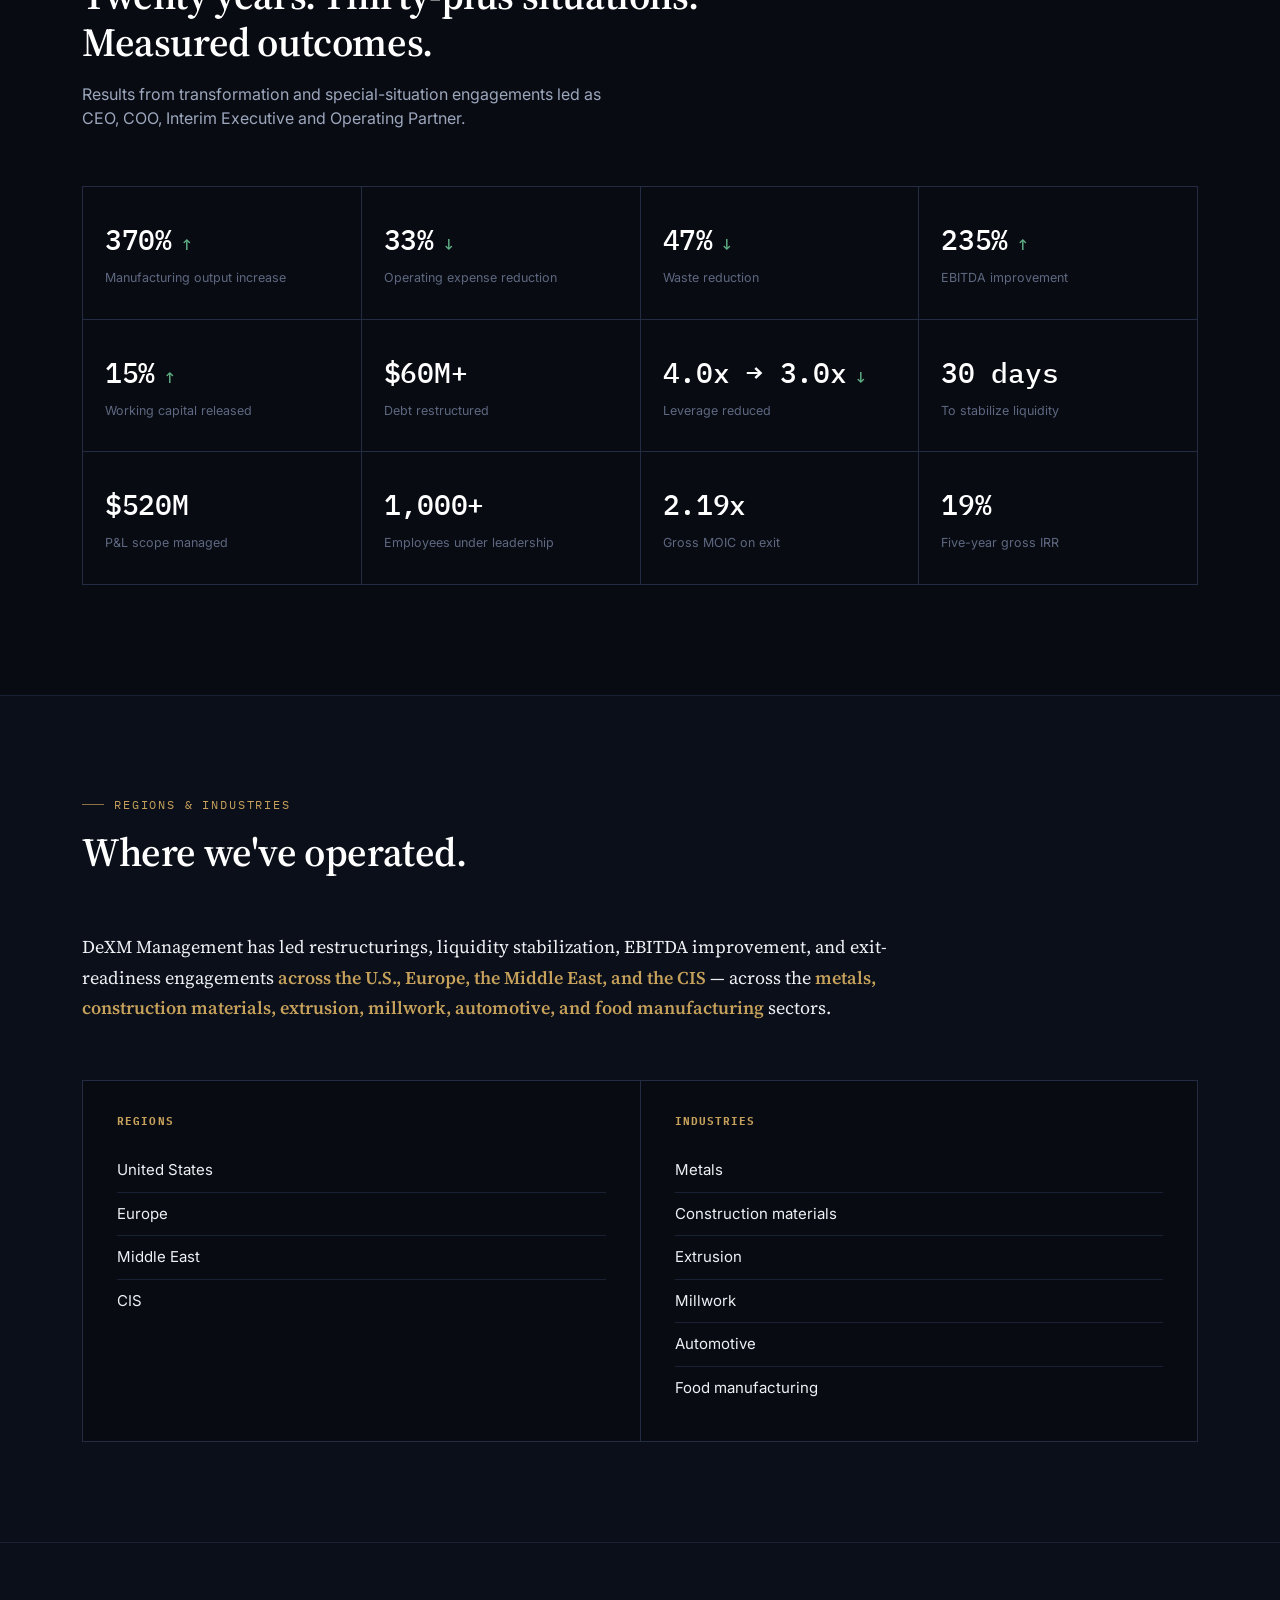
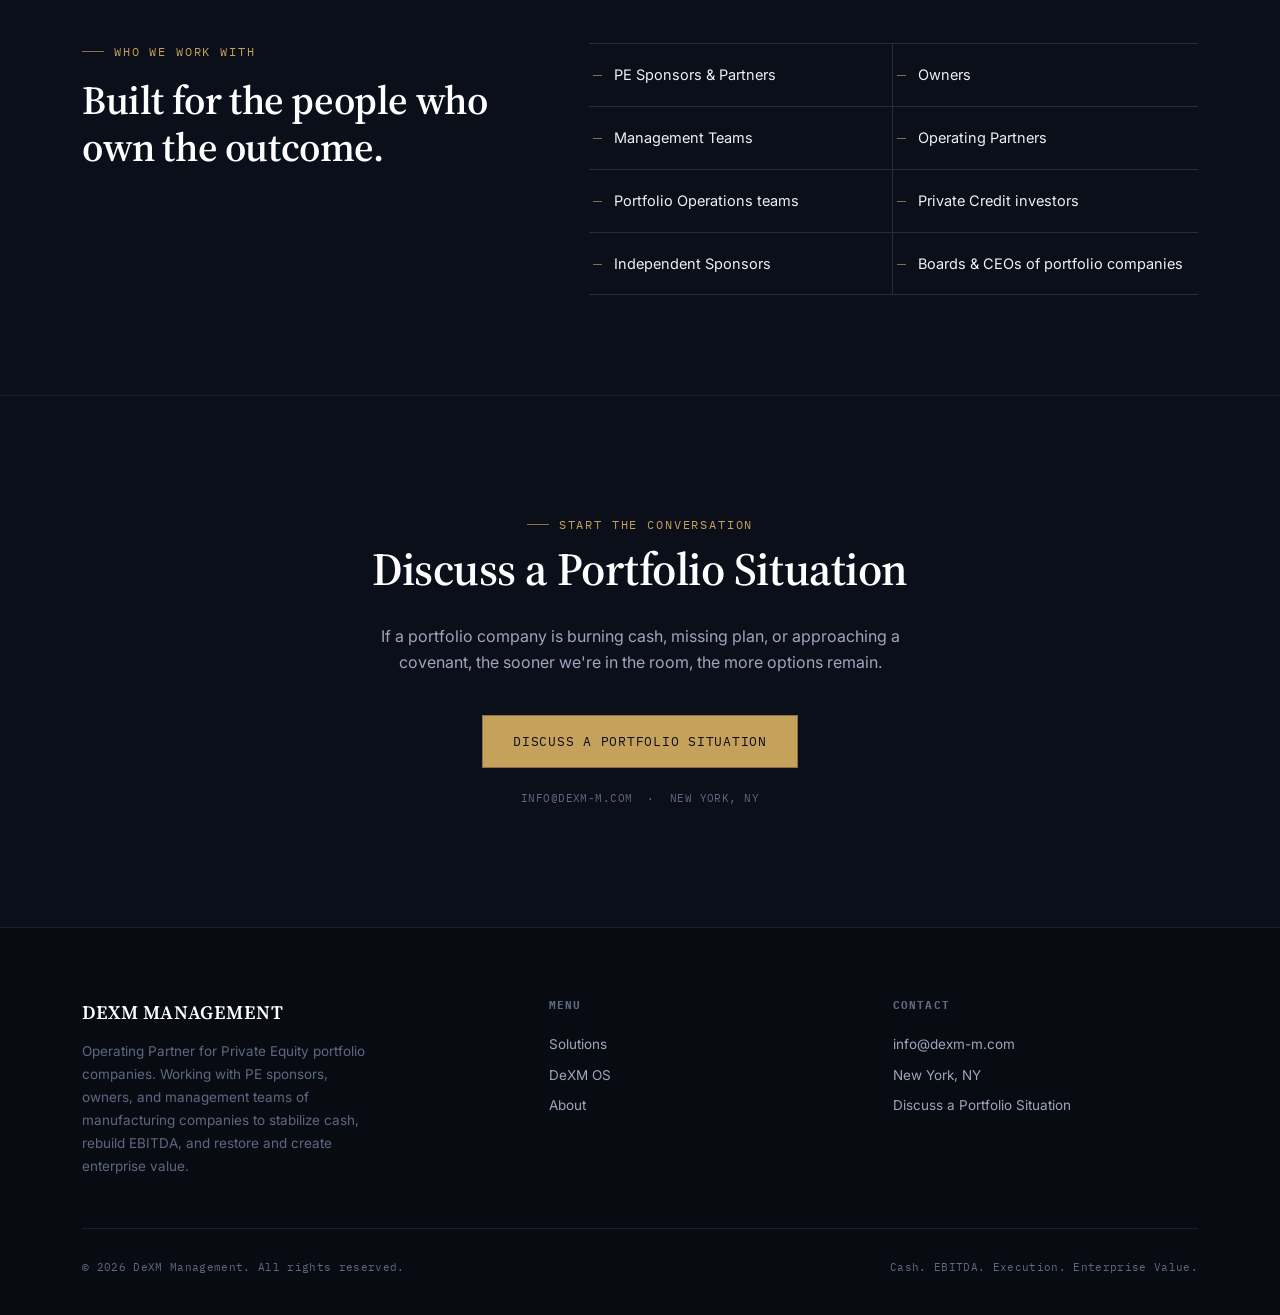
==== commit 0a7f6bc7: "small number change" ====
--- a/about.html
+++ b/about.html
@@ -70,7 +70,7 @@
           <p>We are engaged to address <strong>operational underperformance, liquidity pressure, and margin erosion</strong> — stepping in as interim leadership or as an embedded operating partner alongside PE sponsors, owners and management teams of manufacturing companies to stabilize cash, rebuild EBITDA, and restore and create enterprise value in industrial and manufacturing companies.</p>
         </div>
         <div>
-          <p>Track record includes a <strong>235% EBITDA improvement</strong>, P&amp;L responsibility of up to <strong>$520M</strong>, leadership of organizations with up to <strong>1,000 employees</strong>, restructuring of <strong>$60M</strong> in debt, and a successful exit generating a <strong>2.19x gross MOIC</strong> and a <strong>19% five-year gross IRR</strong>.</p>
+          <p>Track record includes a <strong>235% EBITDA improvement</strong>, P&amp;L responsibility of up to <strong>$520M</strong>, leadership of organizations with up to <strong>1,000 employees</strong>, restructuring of <strong>$60M</strong> in debt, and a successful exit generating a <strong>>2x gross MOIC</strong> and a <strong>>19% five-year gross IRR</strong>.</p>
           <p>DeXM partners with <strong>Boards, Investment Committees, lenders, and management teams</strong> to protect enterprise value and improve exit outcomes — from the first 30 days of a liquidity crisis through the discipline that sustains performance long after.</p>
         </div>
       </div>
@@ -207,6 +207,7 @@
       <input type="hidden" name="_subject" value="New portfolio inquiry — DeXM Management website">
       <input type="hidden" name="_template" value="table">
       <input type="hidden" name="_captcha" value="false">
+      <input type="text" name="_honey" style="display:none" tabindex="-1" autocomplete="off">
       <div class="field">
         <label for="cf-name">Name</label>
         <input type="text" id="cf-name" name="name" required>
--- a/style.css
+++ b/style.css
@@ -179,13 +179,6 @@
 .btn-ghost{border-color:var(--line);color:var(--text-2);}
 .btn-ghost:hover{border-color:var(--text-2);color:var(--text-1);background:transparent;}
 
-/* ---------- hero ---------- */
-.page-hero {
-  padding: 140px 0 80px;
-  position: relative;
-  border-bottom: 1px solid var(--line-soft);
-}
-
 .page-hero::before {
   content: "";
   position: absolute;
@@ -778,4 +771,4 @@
 }
 @media(max-width:980px){
   .hero-grid{grid-template-columns:1fr;gap:44px;}
-}
+}
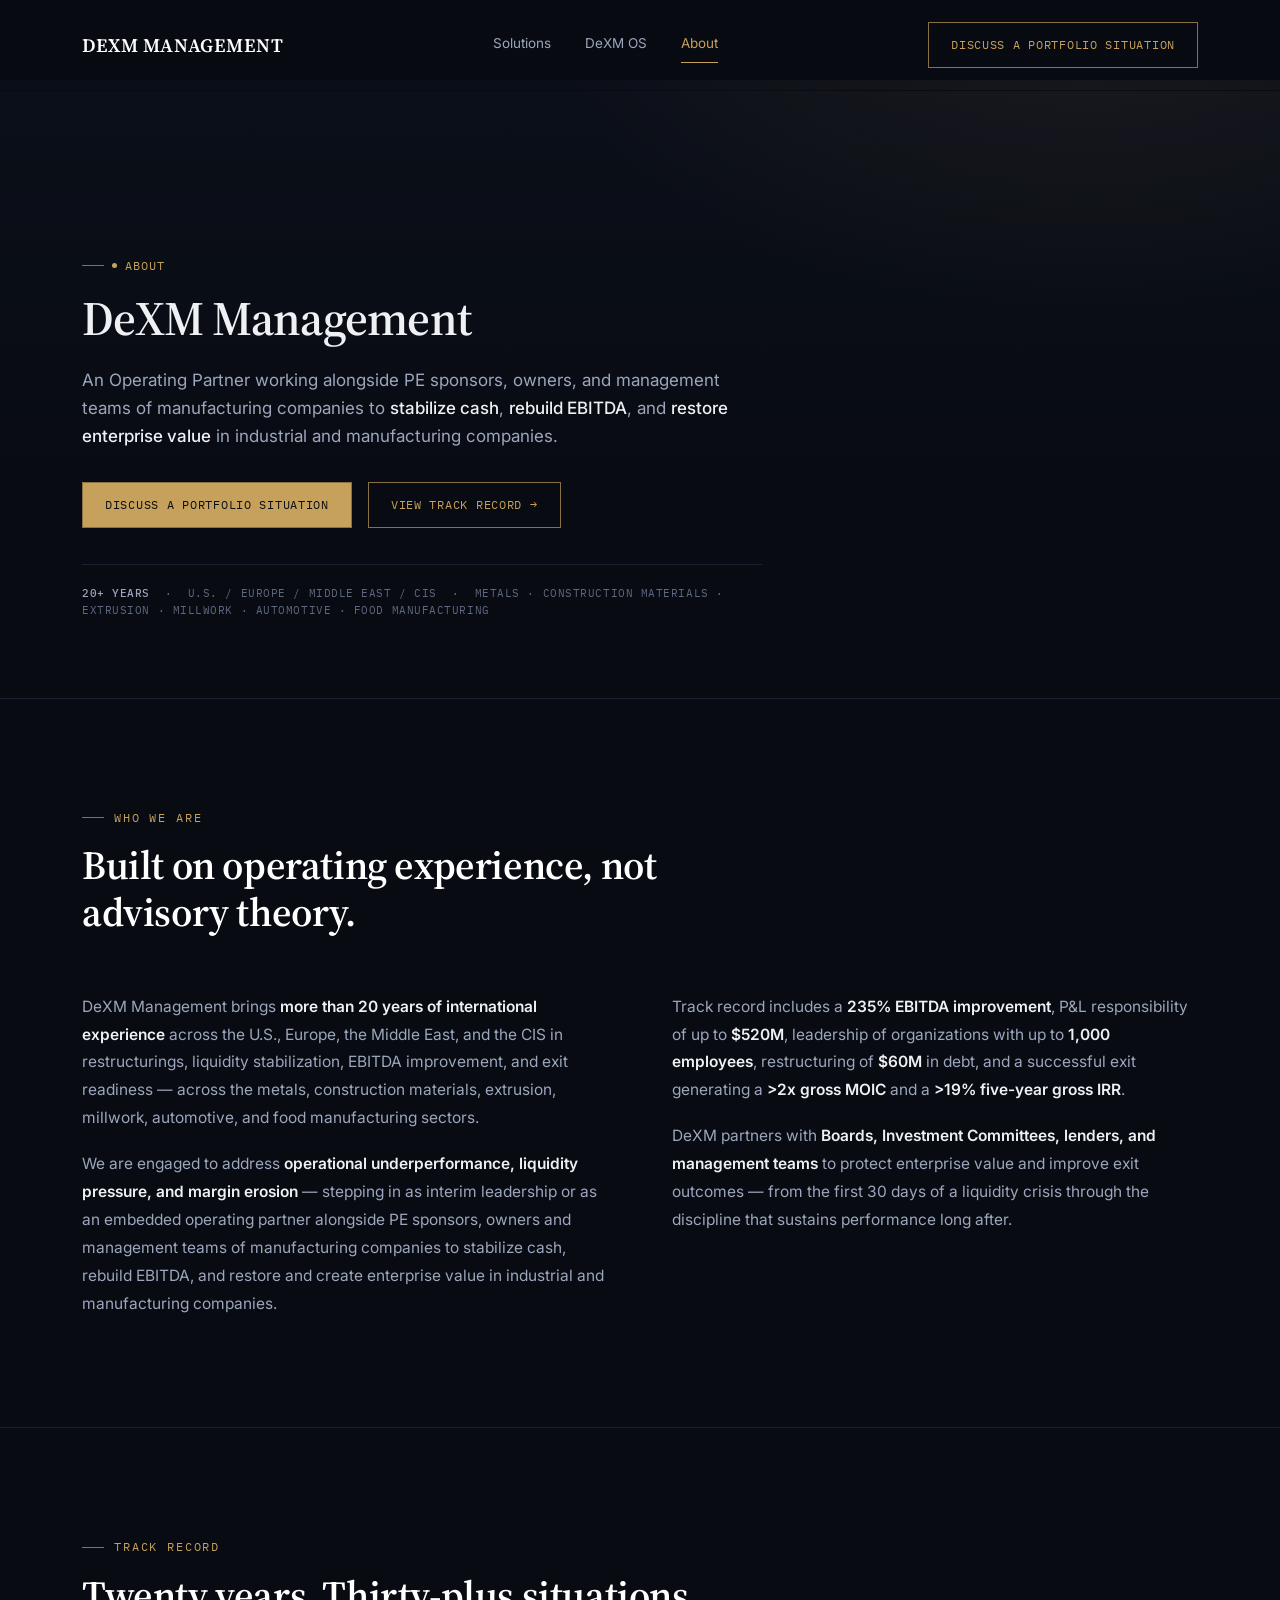
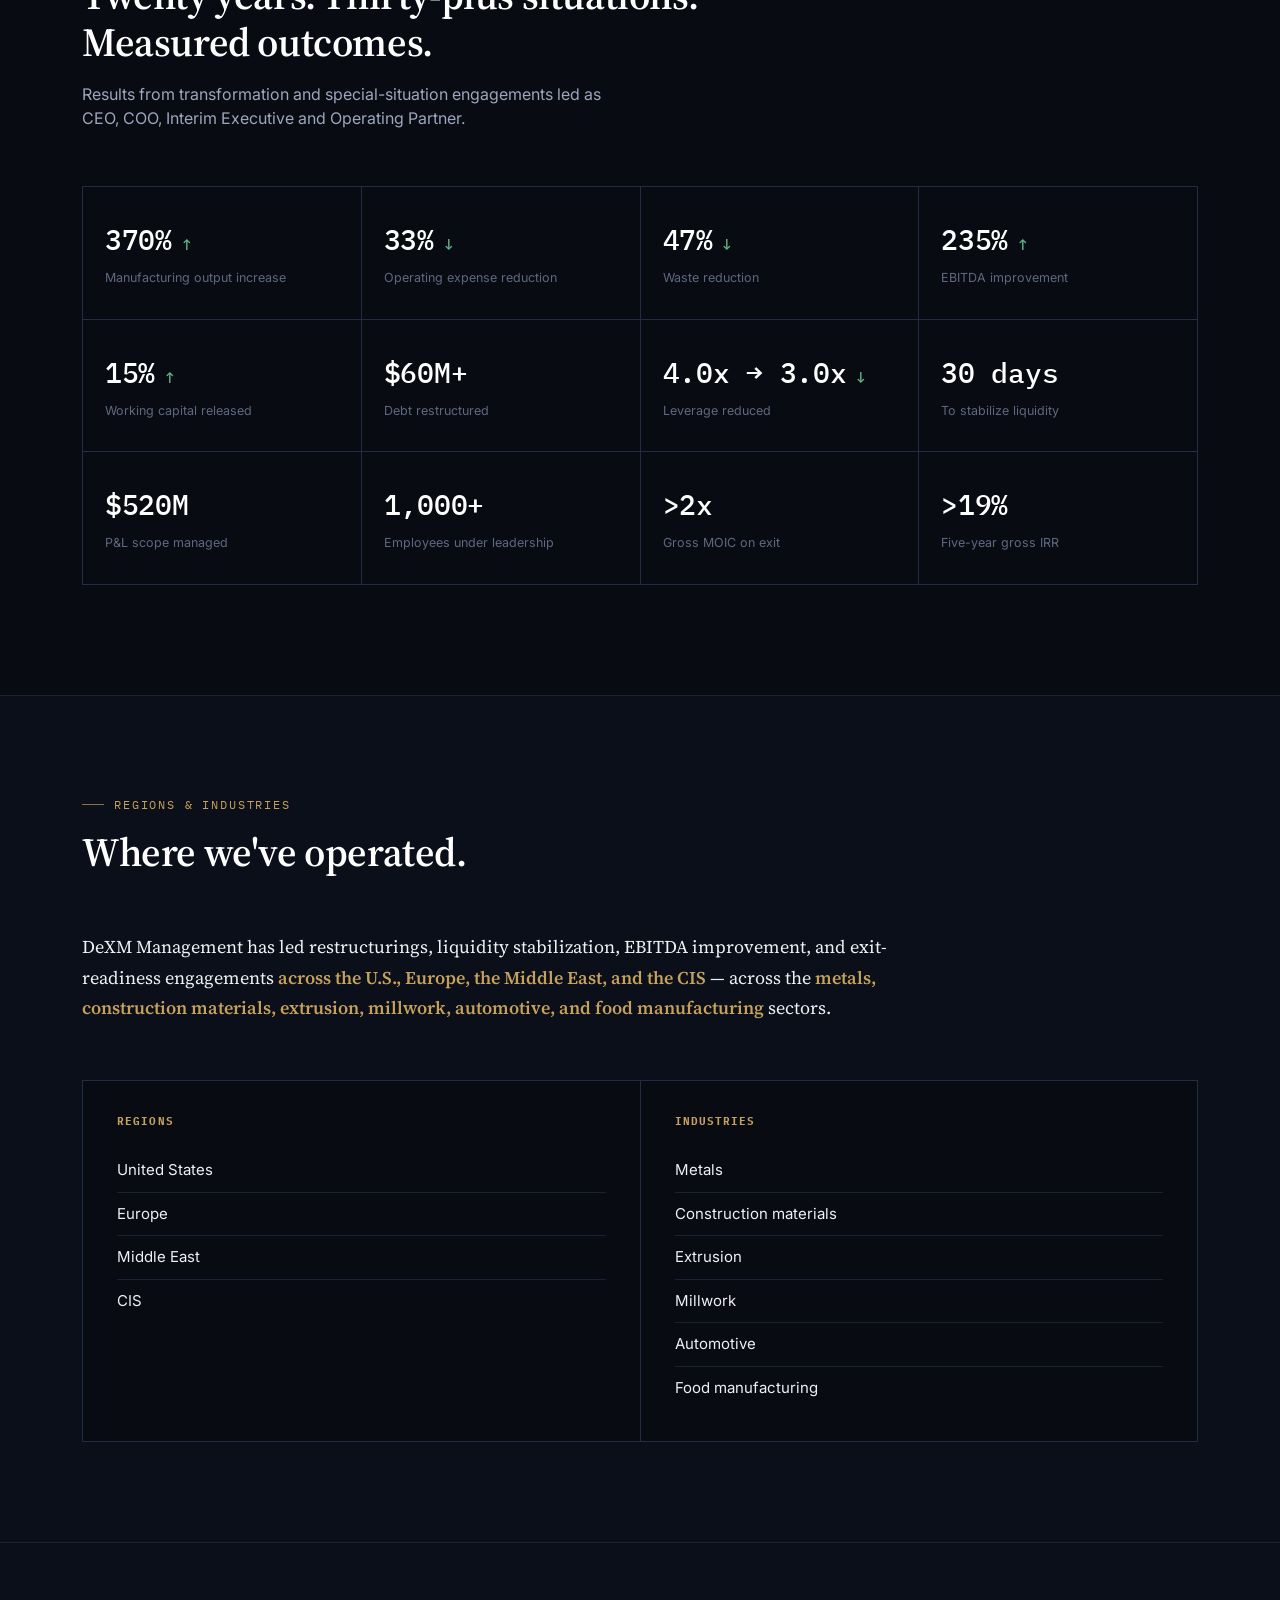
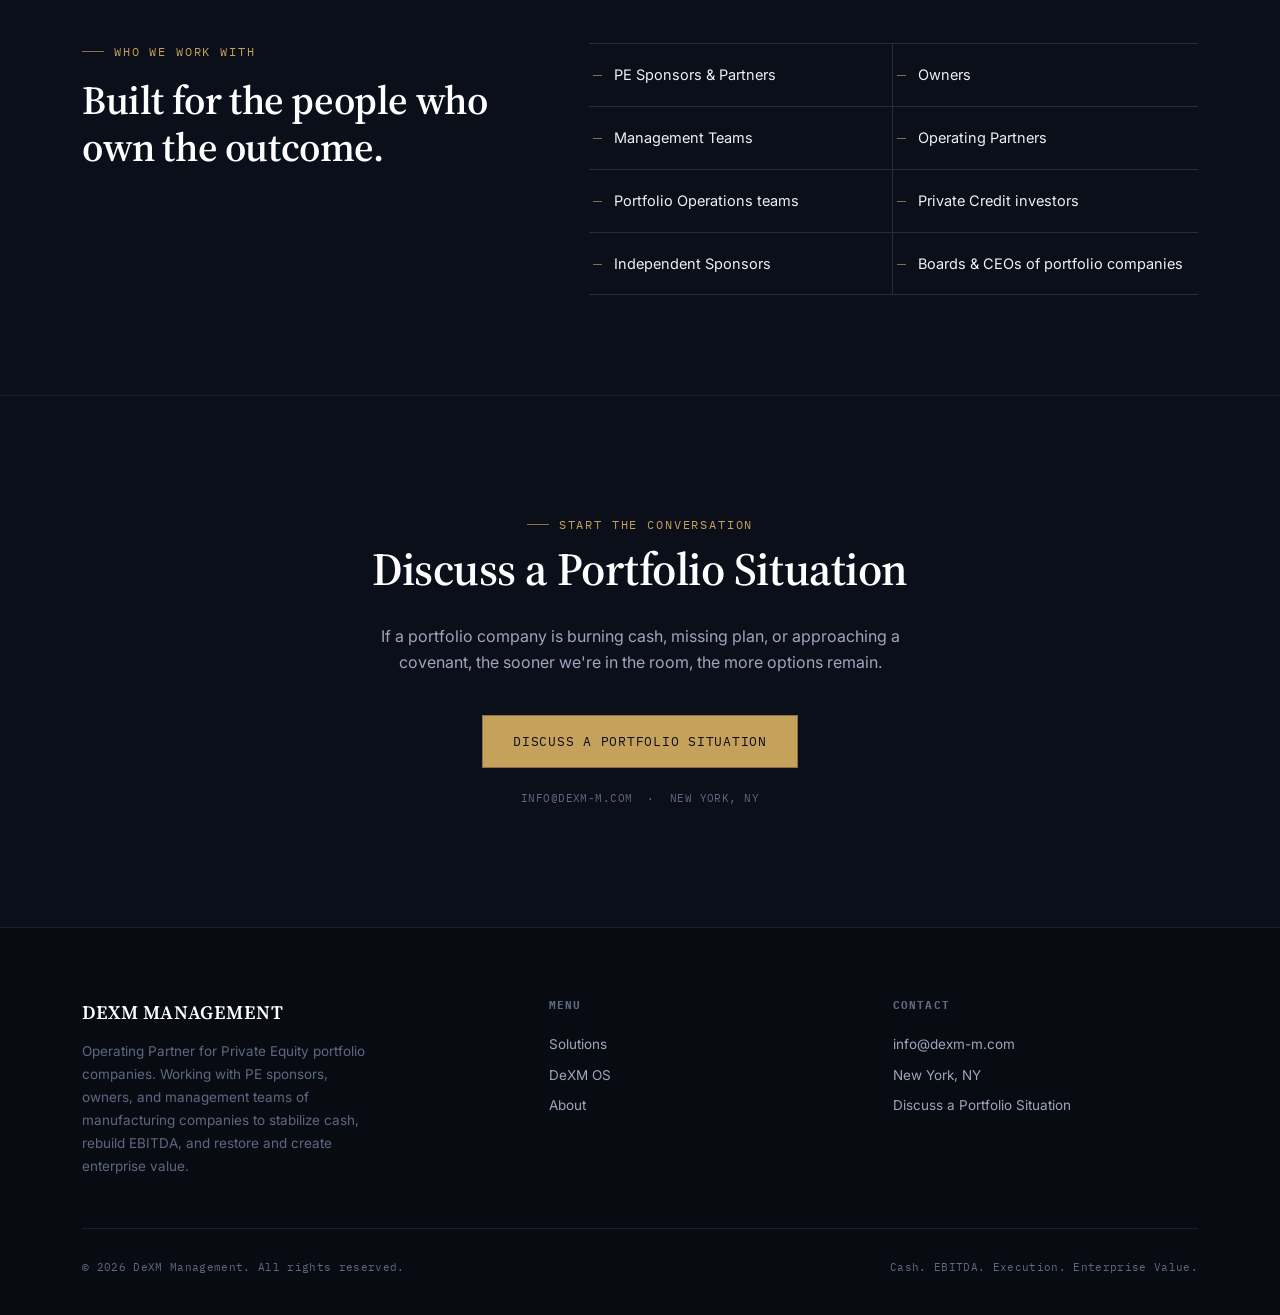
==== commit afa12b71: ">2x, >19%" ====
--- a/about.html
+++ b/about.html
@@ -97,8 +97,8 @@
         <div class="stat"><div class="stat-num">30 days</div><div class="stat-label">To stabilize liquidity</div></div>
         <div class="stat"><div class="stat-num">$520M</div><div class="stat-label">P&amp;L scope managed</div></div>
         <div class="stat"><div class="stat-num">1,000+</div><div class="stat-label">Employees under leadership</div></div>
-        <div class="stat"><div class="stat-num">2.19x</div><div class="stat-label">Gross MOIC on exit</div></div>
-        <div class="stat"><div class="stat-num">19%</div><div class="stat-label">Five-year gross IRR</div></div>
+        <div class="stat"><div class="stat-num">>2x</div><div class="stat-label">Gross MOIC on exit</div></div>
+        <div class="stat"><div class="stat-num">>19%</div><div class="stat-label">Five-year gross IRR</div></div>
       </div>
     </div>
   </section>
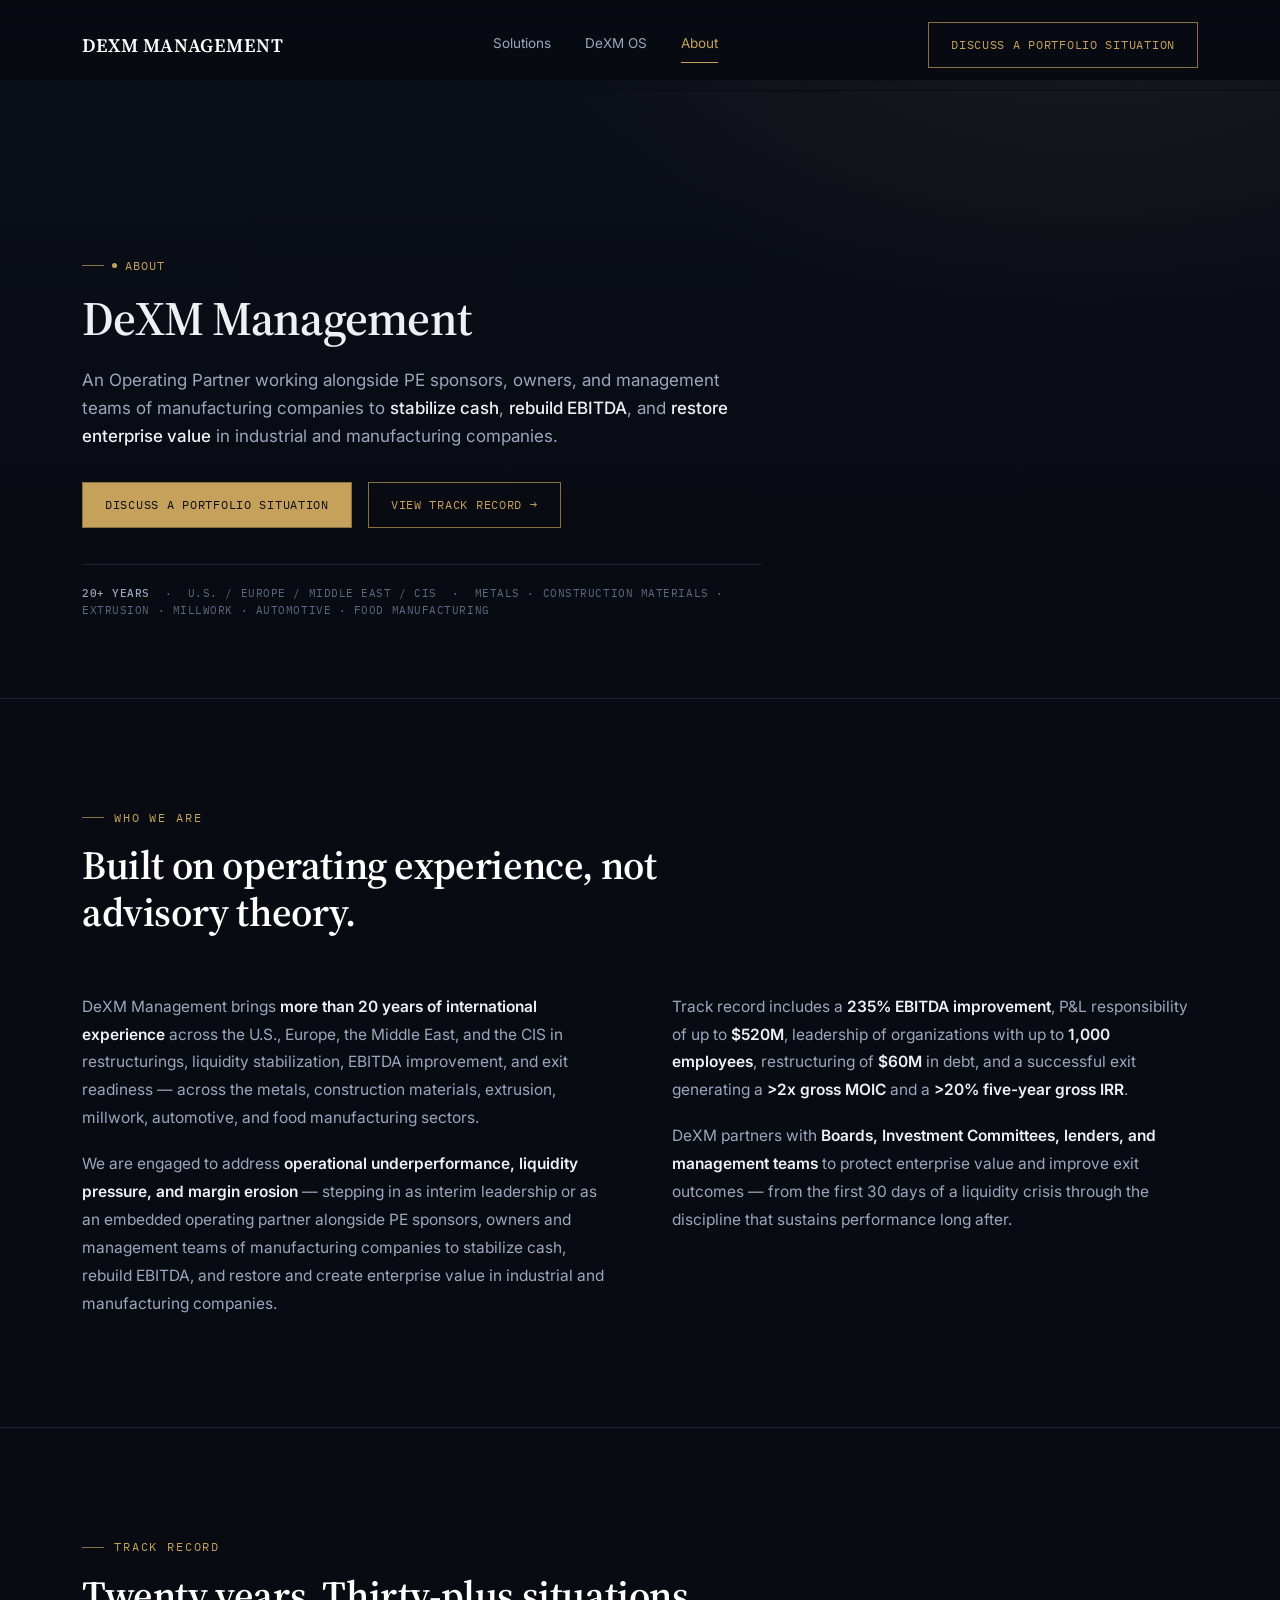
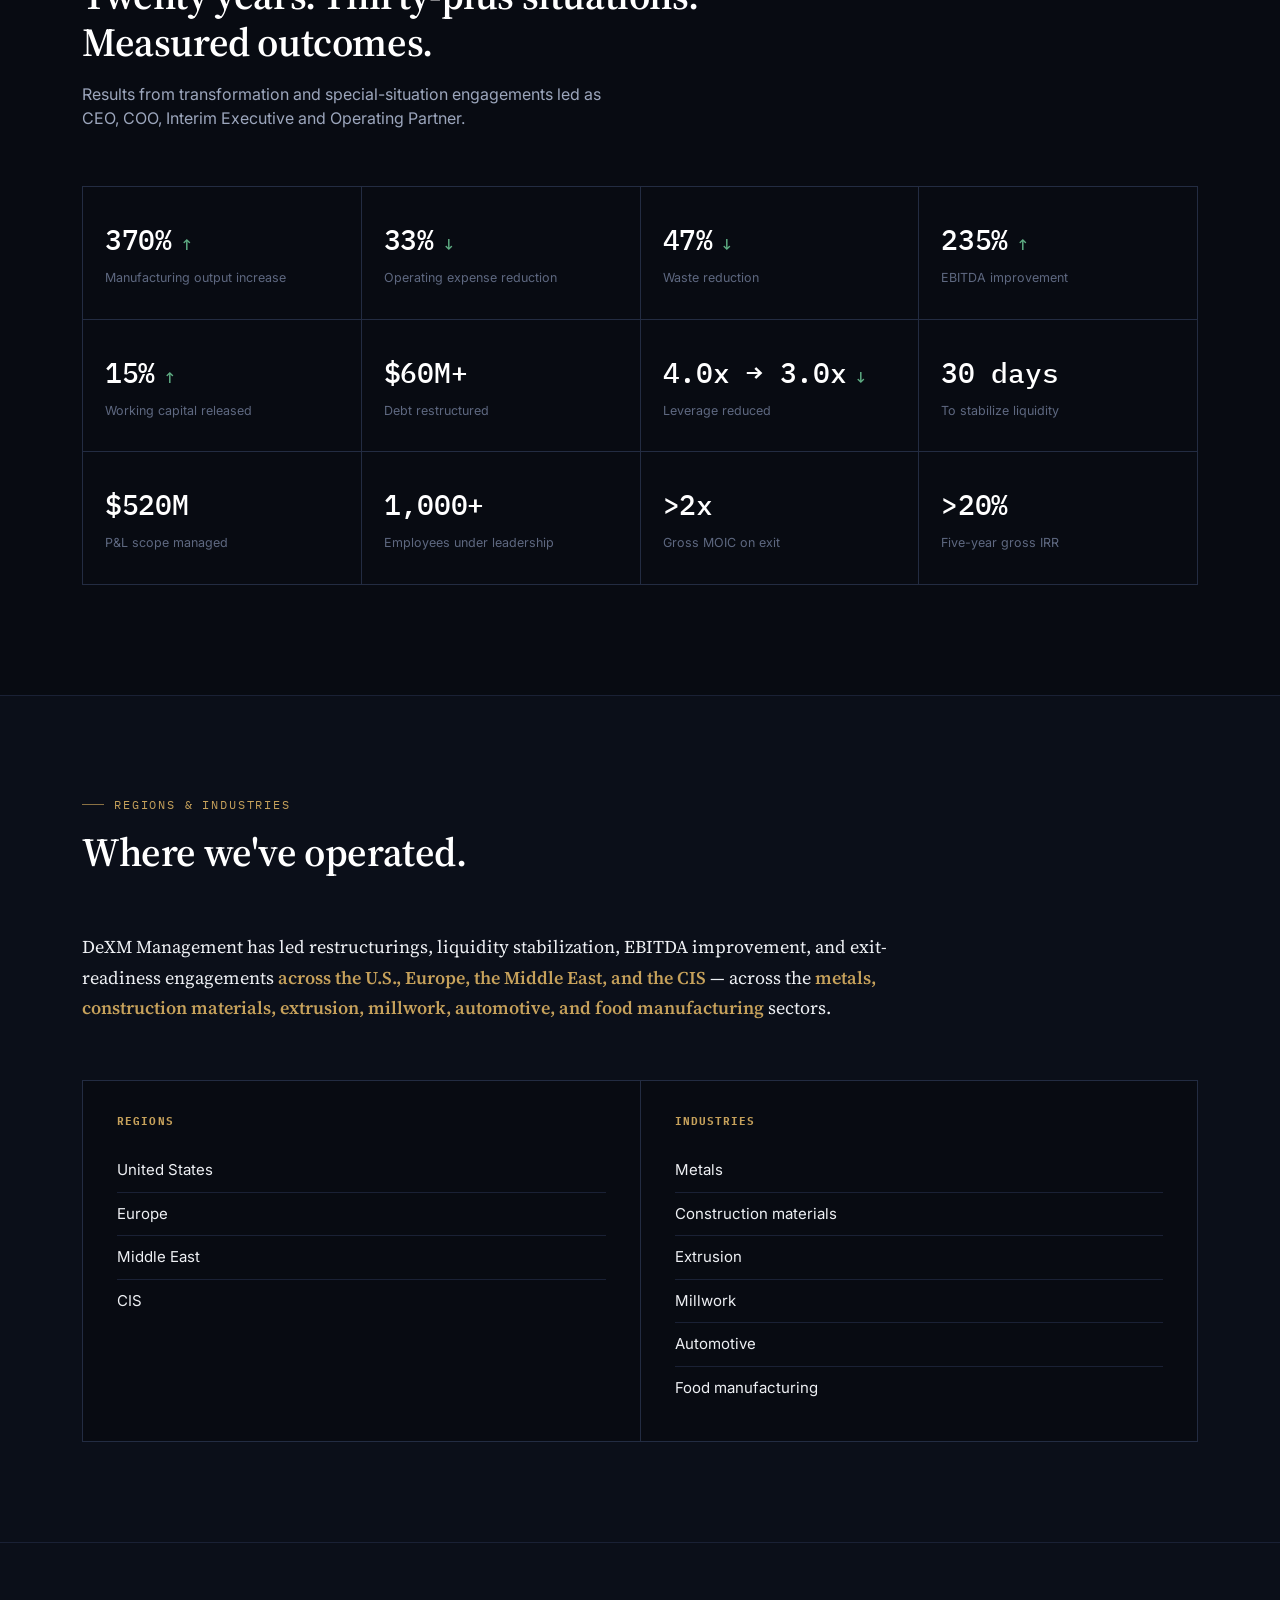
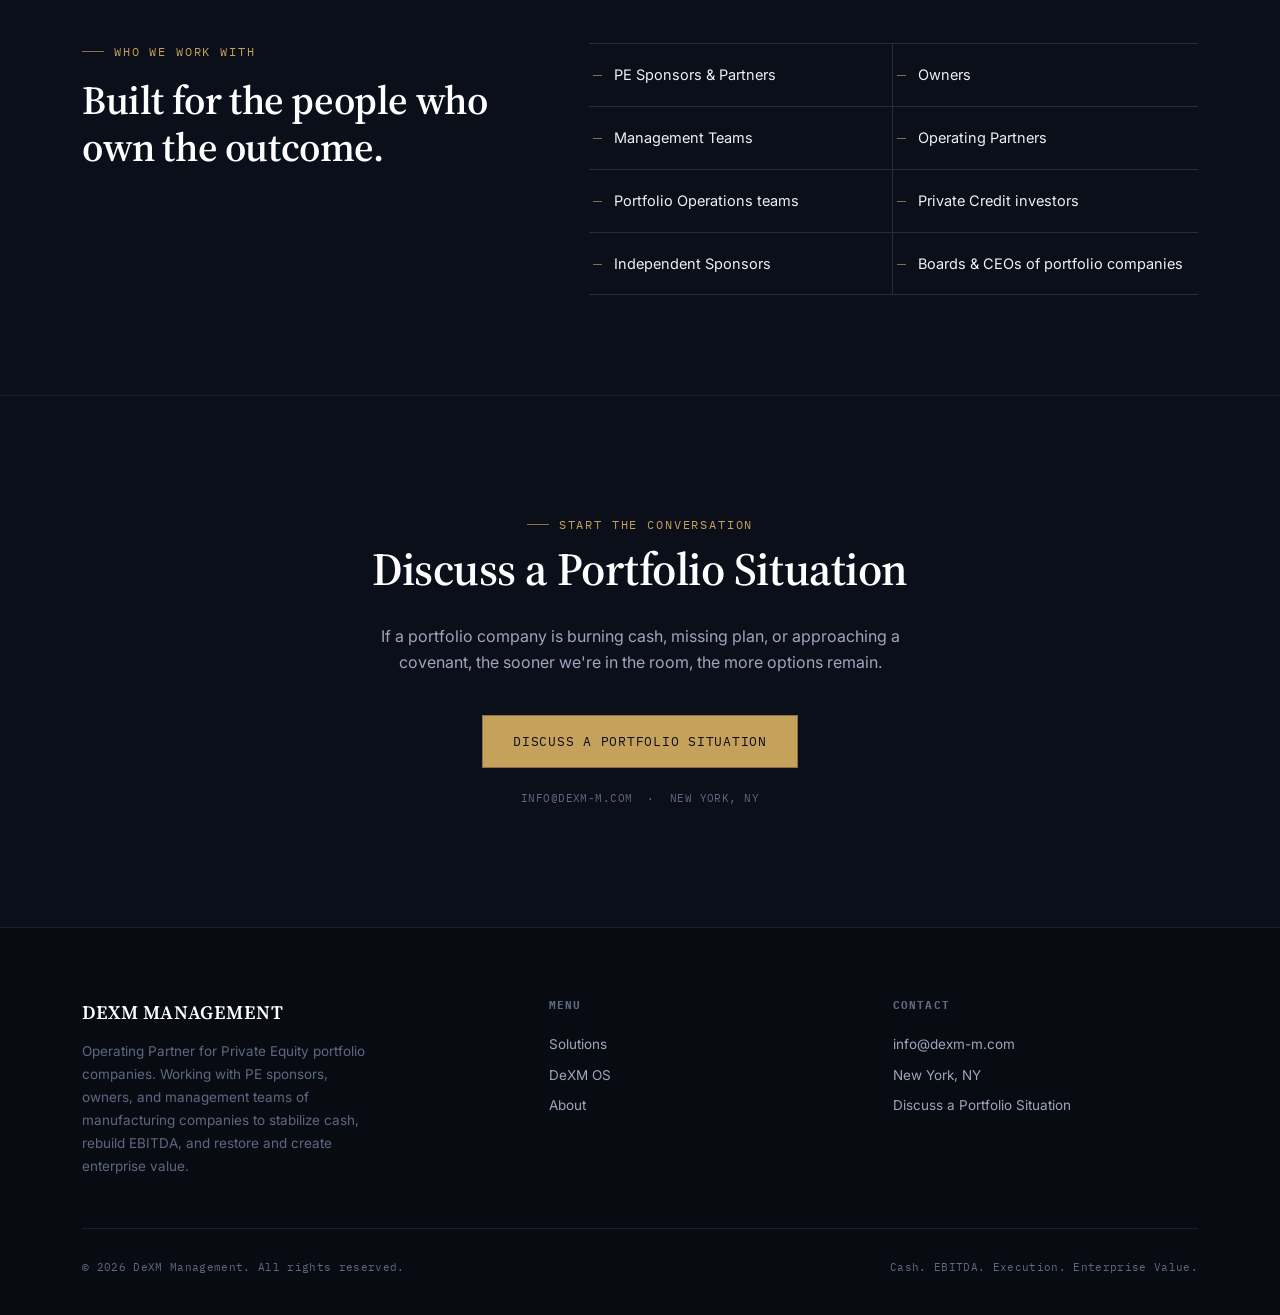
==== commit 54b176c9: "19% -> 20%" ====
--- a/about.html
+++ b/about.html
@@ -70,7 +70,7 @@
           <p>We are engaged to address <strong>operational underperformance, liquidity pressure, and margin erosion</strong> — stepping in as interim leadership or as an embedded operating partner alongside PE sponsors, owners and management teams of manufacturing companies to stabilize cash, rebuild EBITDA, and restore and create enterprise value in industrial and manufacturing companies.</p>
         </div>
         <div>
-          <p>Track record includes a <strong>235% EBITDA improvement</strong>, P&amp;L responsibility of up to <strong>$520M</strong>, leadership of organizations with up to <strong>1,000 employees</strong>, restructuring of <strong>$60M</strong> in debt, and a successful exit generating a <strong>>2x gross MOIC</strong> and a <strong>>19% five-year gross IRR</strong>.</p>
+          <p>Track record includes a <strong>235% EBITDA improvement</strong>, P&amp;L responsibility of up to <strong>$520M</strong>, leadership of organizations with up to <strong>1,000 employees</strong>, restructuring of <strong>$60M</strong> in debt, and a successful exit generating a <strong>>2x gross MOIC</strong> and a <strong>>20% five-year gross IRR</strong>.</p>
           <p>DeXM partners with <strong>Boards, Investment Committees, lenders, and management teams</strong> to protect enterprise value and improve exit outcomes — from the first 30 days of a liquidity crisis through the discipline that sustains performance long after.</p>
         </div>
       </div>
@@ -98,7 +98,7 @@
         <div class="stat"><div class="stat-num">$520M</div><div class="stat-label">P&amp;L scope managed</div></div>
         <div class="stat"><div class="stat-num">1,000+</div><div class="stat-label">Employees under leadership</div></div>
         <div class="stat"><div class="stat-num">>2x</div><div class="stat-label">Gross MOIC on exit</div></div>
-        <div class="stat"><div class="stat-num">>19%</div><div class="stat-label">Five-year gross IRR</div></div>
+        <div class="stat"><div class="stat-num">>20%</div><div class="stat-label">Five-year gross IRR</div></div>
       </div>
     </div>
   </section>
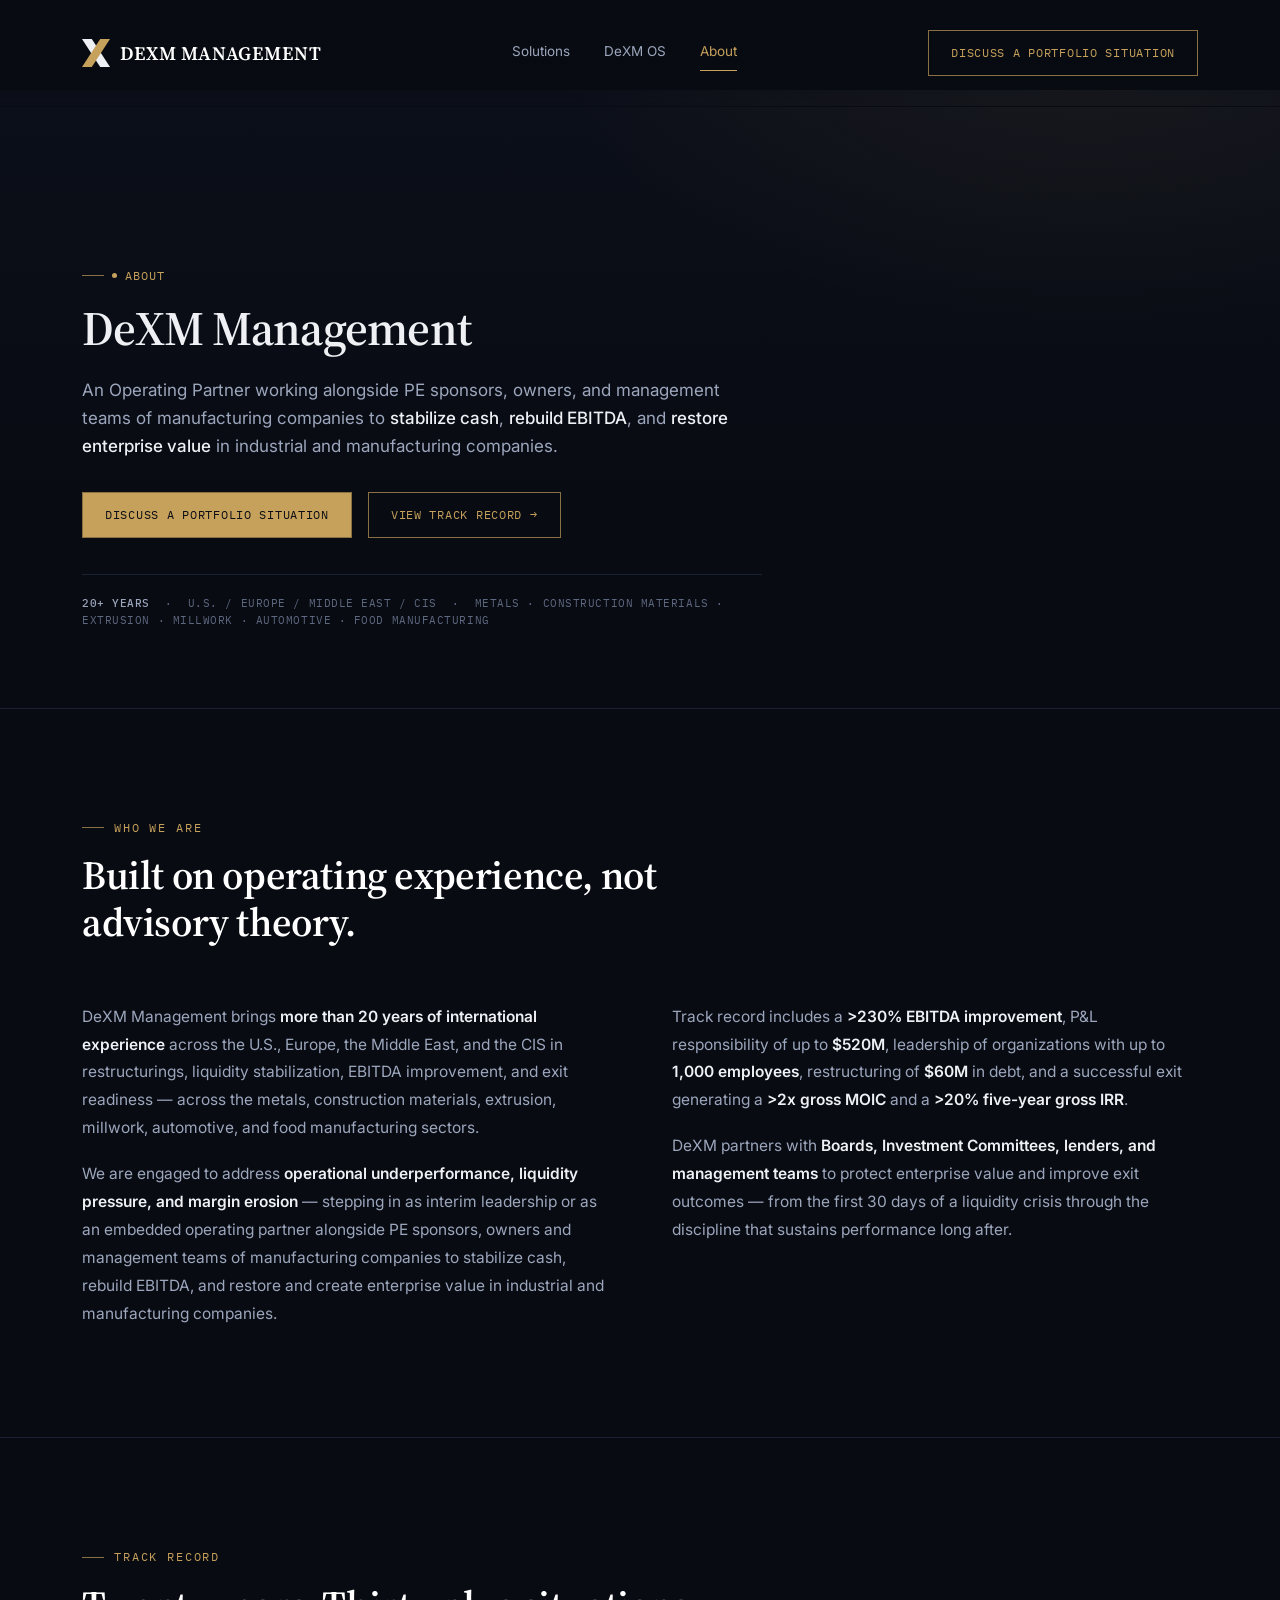
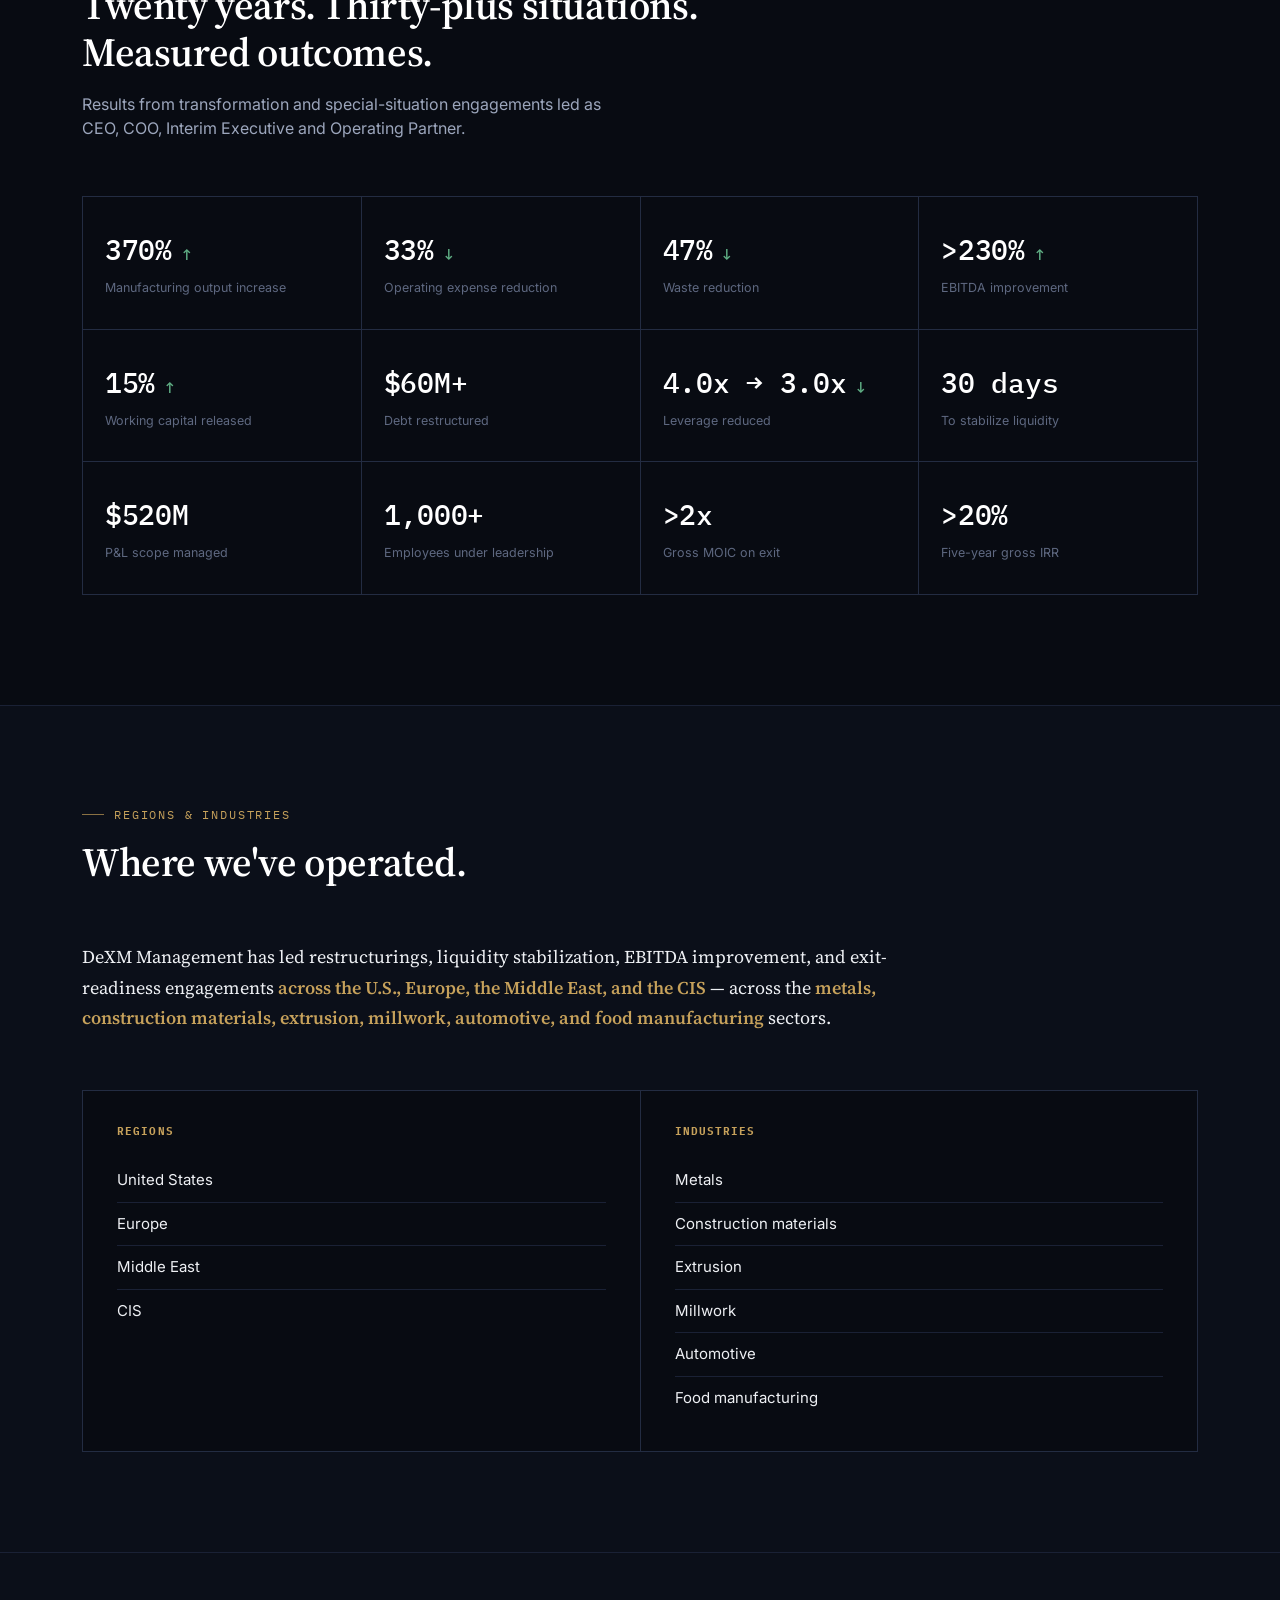
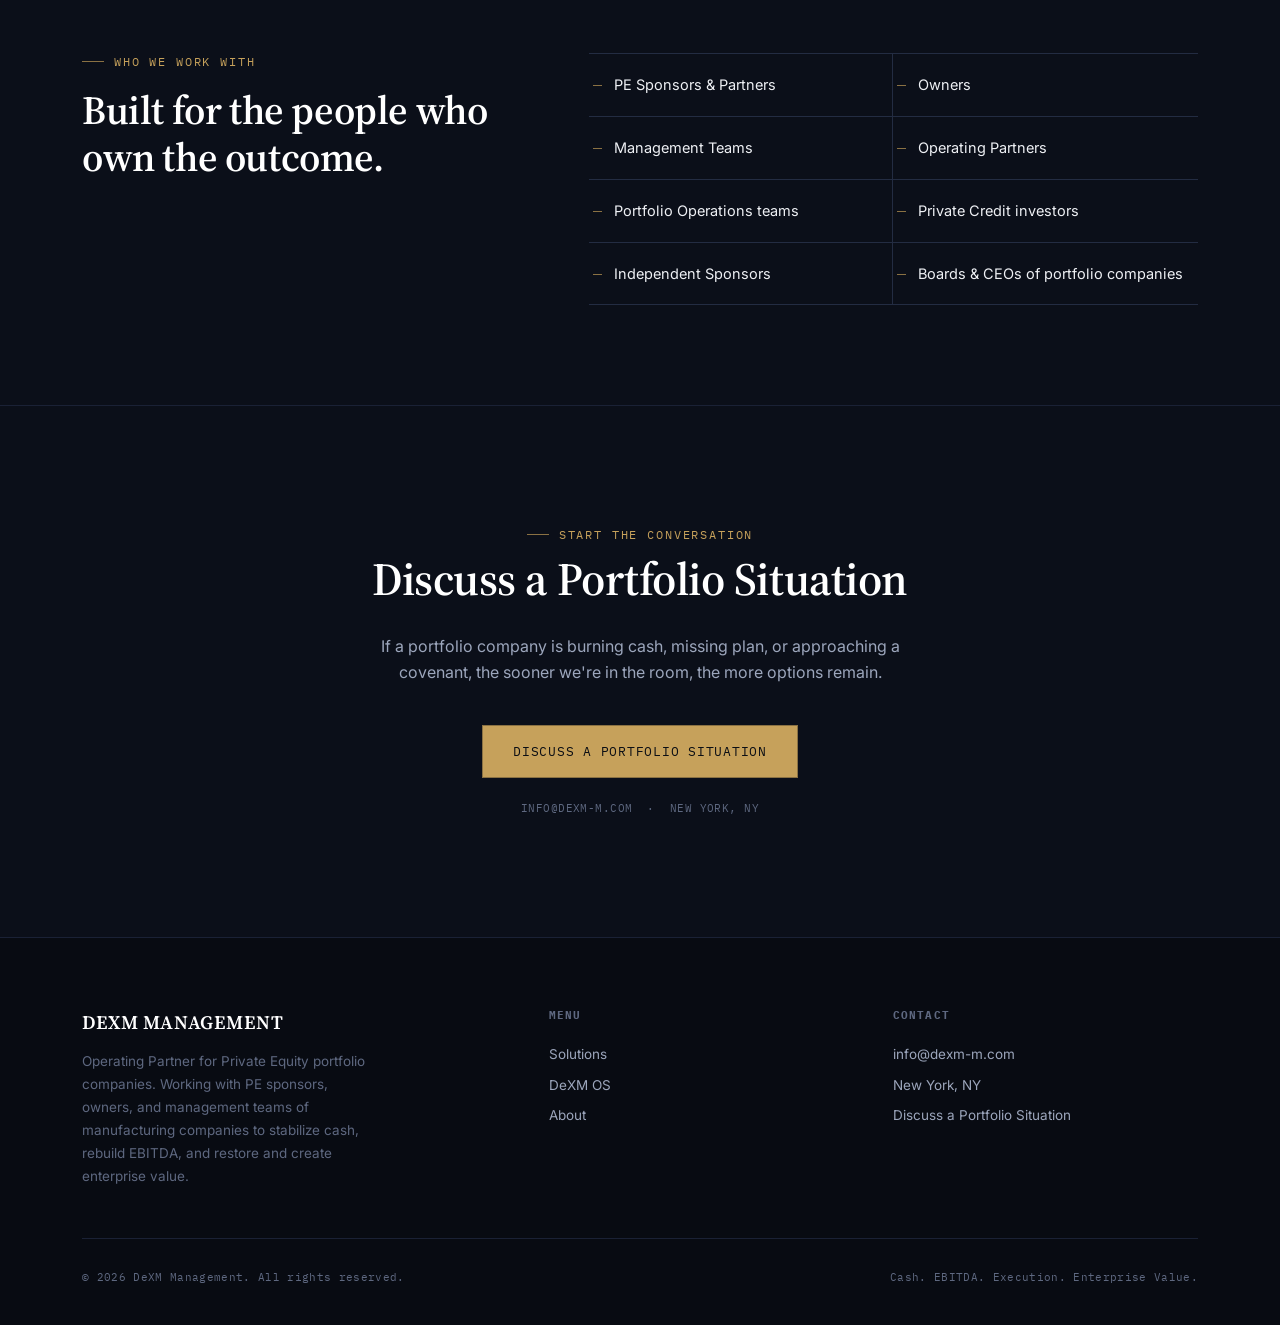
==== commit 84ce3b2e: "Back to .html in the names + vercel.json update for kas page" ====
--- a/about.html
+++ b/about.html
@@ -14,7 +14,13 @@
 
 <header id="siteHeader">
   <div class="wrap">
-    <a href="index.html" class="logo">DeXM Management</a>
+    <a href="index.html" class="logo">
+      <svg viewBox="0 0 40 40" width="28" height="28" aria-hidden="true">
+        <polygon points="0,0 14,0 40,40 26,40" fill="#EEF0F4"/>
+        <polygon points="40,0 26,0 0,40 14,40" fill="#C6A15B"/>
+      </svg>
+      DeXM Management
+    </a>
     <button class="menu-toggle" id="menuToggle" aria-label="Toggle menu" aria-expanded="false">Menu</button>
     <nav class="primary-nav" id="primaryNav">
       <a href="solutions.html">Solutions</a>
@@ -70,7 +76,7 @@
           <p>We are engaged to address <strong>operational underperformance, liquidity pressure, and margin erosion</strong> — stepping in as interim leadership or as an embedded operating partner alongside PE sponsors, owners and management teams of manufacturing companies to stabilize cash, rebuild EBITDA, and restore and create enterprise value in industrial and manufacturing companies.</p>
         </div>
         <div>
-          <p>Track record includes a <strong>235% EBITDA improvement</strong>, P&amp;L responsibility of up to <strong>$520M</strong>, leadership of organizations with up to <strong>1,000 employees</strong>, restructuring of <strong>$60M</strong> in debt, and a successful exit generating a <strong>>2x gross MOIC</strong> and a <strong>>20% five-year gross IRR</strong>.</p>
+          <p>Track record includes a <strong>>230% EBITDA improvement</strong>, P&amp;L responsibility of up to <strong>$520M</strong>, leadership of organizations with up to <strong>1,000 employees</strong>, restructuring of <strong>$60M</strong> in debt, and a successful exit generating a <strong>>2x gross MOIC</strong> and a <strong>>20% five-year gross IRR</strong>.</p>
           <p>DeXM partners with <strong>Boards, Investment Committees, lenders, and management teams</strong> to protect enterprise value and improve exit outcomes — from the first 30 days of a liquidity crisis through the discipline that sustains performance long after.</p>
         </div>
       </div>
@@ -90,7 +96,7 @@
         <div class="stat"><div class="stat-num up">370%</div><div class="stat-label">Manufacturing output increase</div></div>
         <div class="stat"><div class="stat-num down">33%</div><div class="stat-label">Operating expense reduction</div></div>
         <div class="stat"><div class="stat-num down">47%</div><div class="stat-label">Waste reduction</div></div>
-        <div class="stat"><div class="stat-num up">235%</div><div class="stat-label">EBITDA improvement</div></div>
+        <div class="stat"><div class="stat-num up">>230%</div><div class="stat-label">EBITDA improvement</div></div>
         <div class="stat"><div class="stat-num up">15%</div><div class="stat-label">Working capital released</div></div>
         <div class="stat"><div class="stat-num">$60M+</div><div class="stat-label">Debt restructured</div></div>
         <div class="stat"><div class="stat-num down">4.0x → 3.0x</div><div class="stat-label">Leverage reduced</div></div>
@@ -203,7 +209,7 @@
     <button class="modal-close" data-modal-close aria-label="Close">&times;</button>
     <h3>Discuss a Portfolio Situation</h3>
     <p class="modal-sub">Tell us briefly about the situation. We typically respond within one business day.</p>
-    <form id="contactForm" action="https://formsubmit.co/ajax/kas031099@gmail.com" method="POST">
+    <form id="contactForm" action="https://formsubmit.co/ajax/32736ca396a6aaaacb12708ec364e38f" method="POST">
       <input type="hidden" name="_subject" value="New portfolio inquiry — DeXM Management website">
       <input type="hidden" name="_template" value="table">
       <input type="hidden" name="_captcha" value="false">
@@ -232,4 +238,4 @@
 
 <script src="script.js"></script>
 </body>
-</html>
+</html>
--- a/style.css
+++ b/style.css
@@ -33,6 +33,7 @@
   line-height:1.5;
   -webkit-font-smoothing:antialiased;
   overflow-x:hidden;
+  padding-top:90px;
 }
 
 a{color:inherit;text-decoration:none;}
@@ -92,7 +93,7 @@
 /* ---------- header ---------- */
 header{
   position:fixed;top:0;left:0;right:0;z-index:100;
-  padding:22px 0;
+  padding:30px 0;
   background:linear-gradient(to bottom, rgba(8,11,18,.92), rgba(8,11,18,0));
   transition:background .3s ease, border-color .3s ease, padding .3s ease;
   border-bottom:1px solid transparent;
@@ -101,11 +102,14 @@
   background:rgba(8,11,18,.9);
   backdrop-filter:blur(10px);
   border-bottom:1px solid var(--line-soft);
-  padding:16px 0;
+  padding:20px 0;
 }
 header .wrap{display:flex;align-items:center;justify-content:space-between;gap:24px;}
 
 .logo{
+  display:flex;
+  align-items:center;
+  gap:10px;
   font-family:var(--serif);
   font-size:19px;
   font-weight:600;
@@ -116,6 +120,11 @@
   transition:color .2s ease;
 }
 .logo:hover{color:var(--gold);}
+.logo svg{
+  flex-shrink:0;
+  transition:transform .2s ease;
+}
+.logo:hover svg{transform:scale(1.05);}
 
 nav.primary-nav{display:flex;gap:34px;}
 nav.primary-nav a{
@@ -132,6 +141,7 @@
   position:absolute;left:0;right:0;bottom:-6px;
   height:1px;background:var(--gold);
 }
+
 .header-cta{display:flex;align-items:center;gap:20px;}
 
 .menu-toggle{display:none;background:none;border:1px solid var(--line);color:var(--text-1);padding:9px 12px;font-family:var(--mono);font-size:11px;letter-spacing:.08em;text-transform:uppercase;}
@@ -745,9 +755,6 @@
 .form-status.show{display:block;}
 .form-status.ok{color:var(--green);}
 .form-status.err{color:var(--red);}
-body {
-  padding-top: 80px;
-}
 
 /* ---------- home hero (matches .page-hero gap on Solutions/etc.) ---------- */
 .hero{
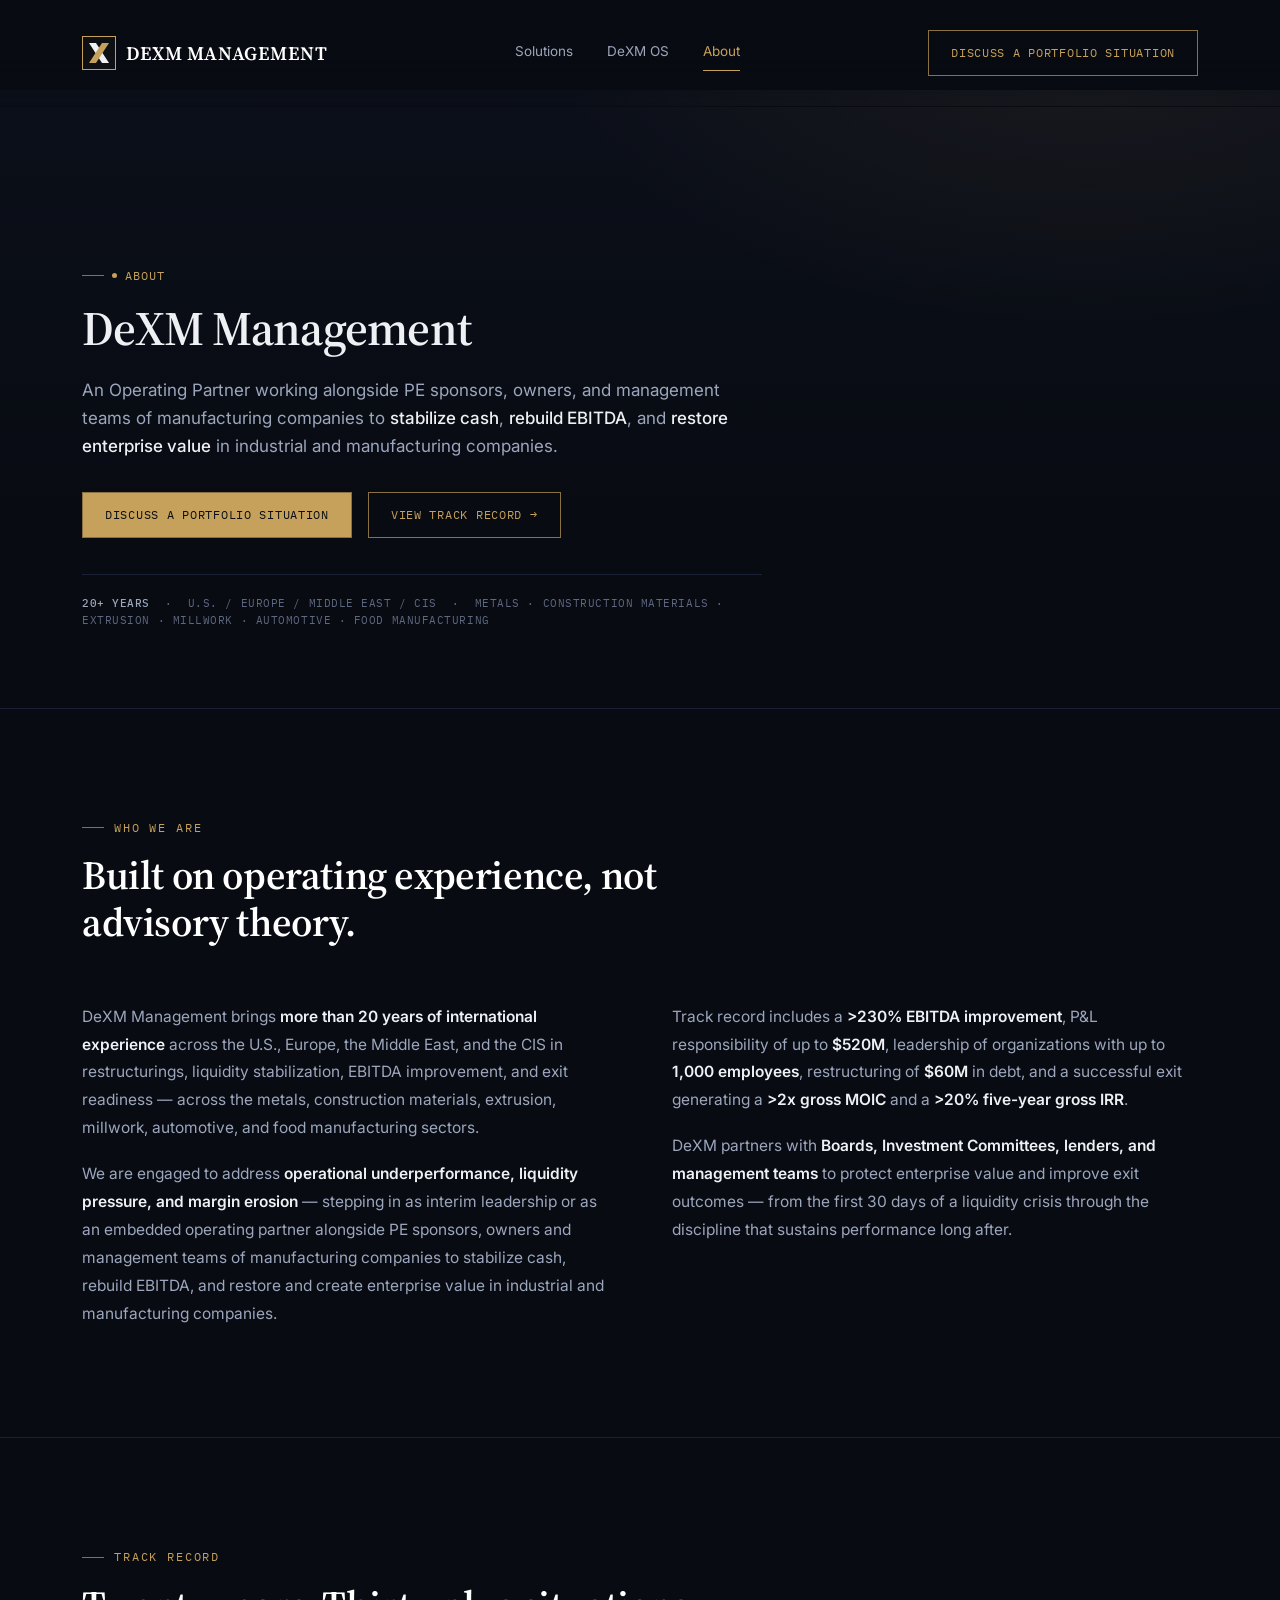
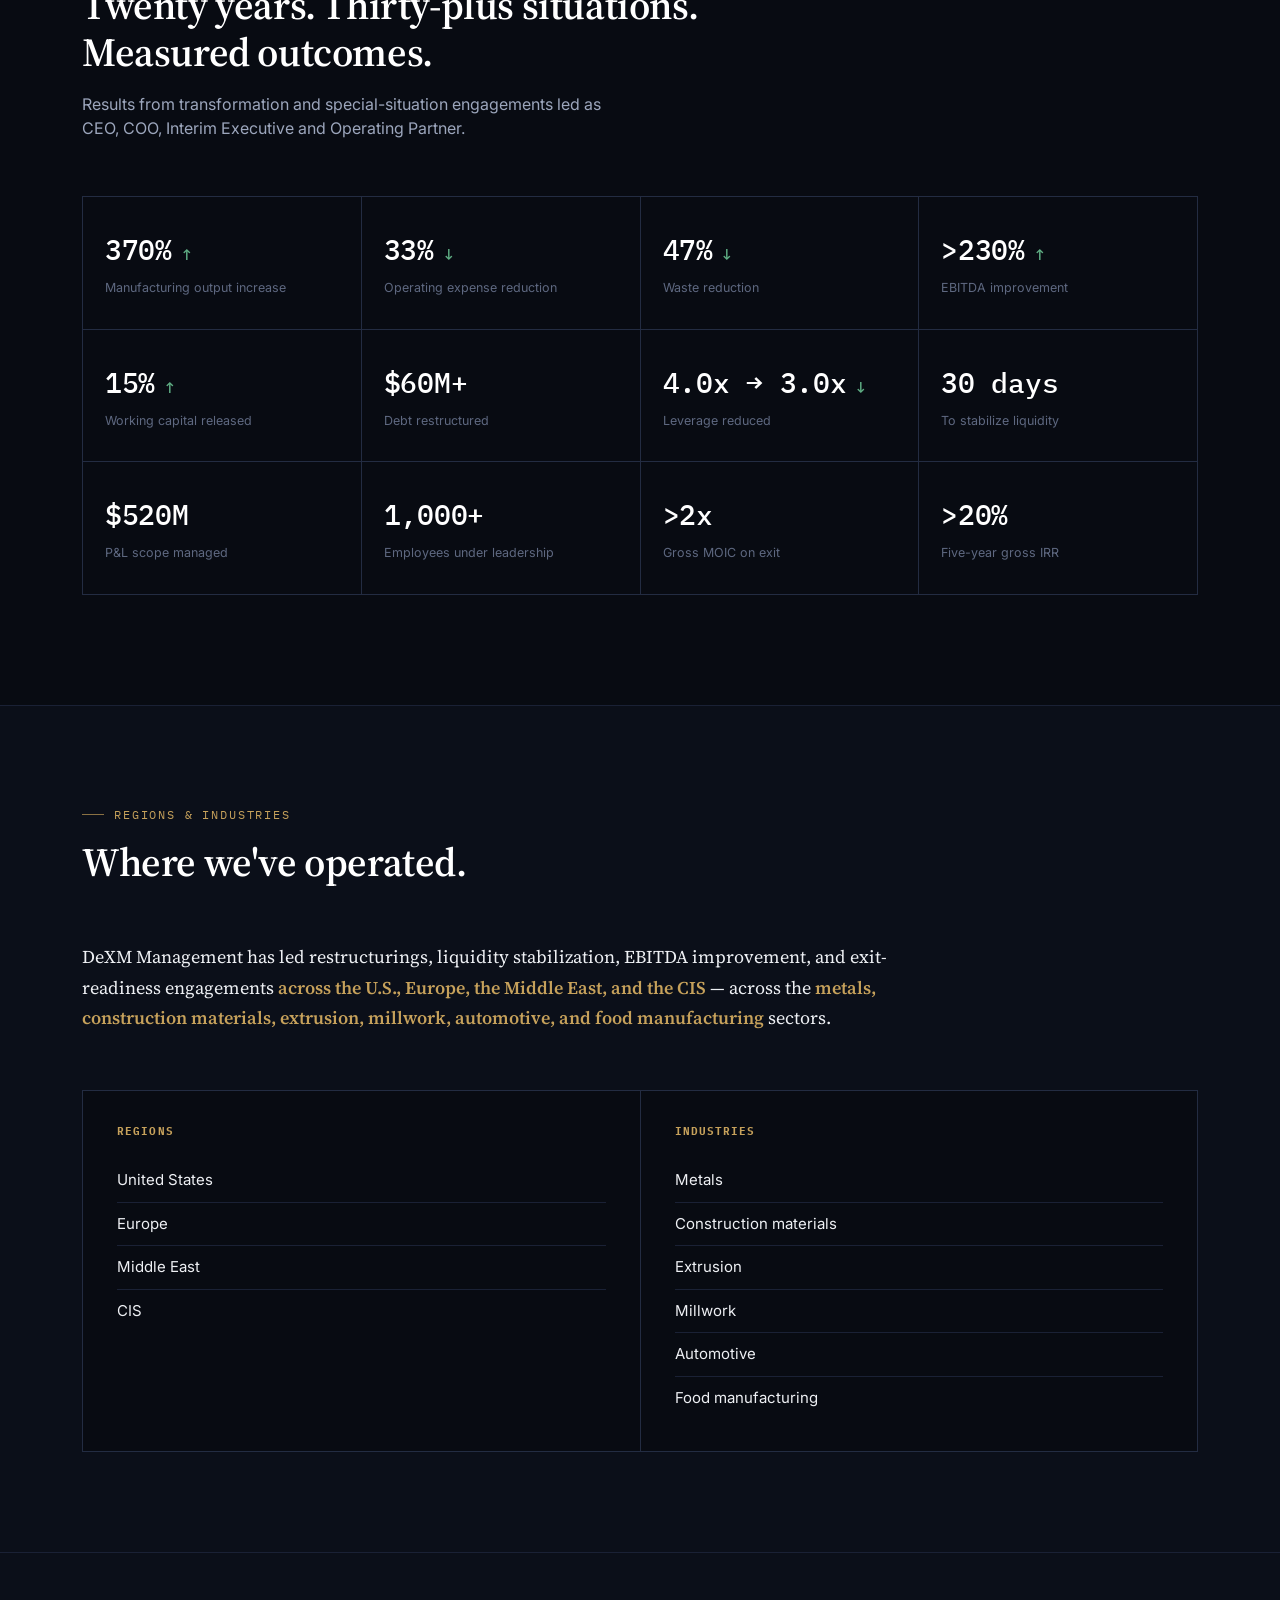
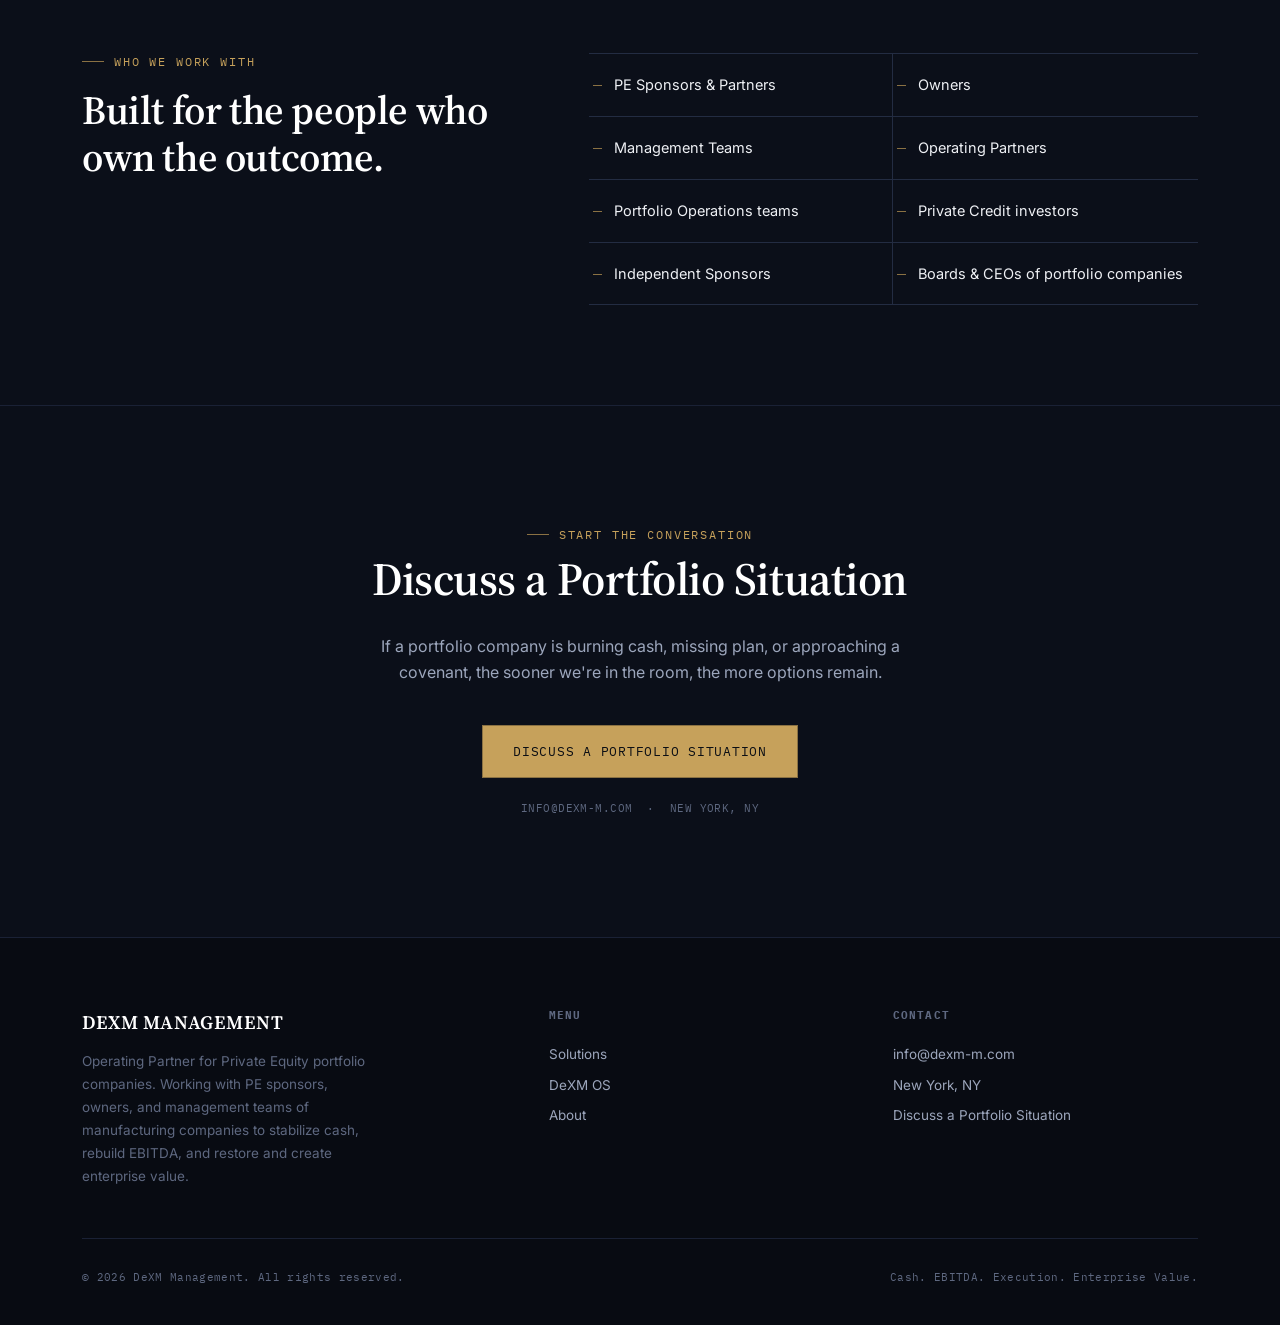
==== commit c7db2ef1: "Reworked kas page + header logo golden square adition + the shine of the buttons" ====
--- a/about.html
+++ b/about.html
@@ -15,11 +15,13 @@
 <header id="siteHeader">
   <div class="wrap">
     <a href="index.html" class="logo">
-      <svg viewBox="0 0 40 40" width="28" height="28" aria-hidden="true">
-        <polygon points="0,0 14,0 40,40 26,40" fill="#EEF0F4"/>
-        <polygon points="40,0 26,0 0,40 14,40" fill="#C6A15B"/>
-      </svg>
-      DeXM Management
+      <span class="site-logo-mark" aria-hidden="true">
+        <svg viewBox="0 0 40 40" xmlns="http://www.w3.org/2000/svg">
+          <polygon points="0,0 14,0 40,40 26,40" fill="#EEF0F4"/>
+          <polygon points="40,0 26,0 0,40 14,40" fill="#C6A15B"/>
+        </svg>
+      </span>
+      <span>DeXM Management</span>
     </a>
     <button class="menu-toggle" id="menuToggle" aria-label="Toggle menu" aria-expanded="false">Menu</button>
     <nav class="primary-nav" id="primaryNav">
--- a/style.css
+++ b/style.css
@@ -98,16 +98,22 @@
   transition:background .3s ease, border-color .3s ease, padding .3s ease;
   border-bottom:1px solid transparent;
 }
+
 header.scrolled{
   background:rgba(8,11,18,.9);
   backdrop-filter:blur(10px);
   border-bottom:1px solid var(--line-soft);
   padding:20px 0;
 }
-header .wrap{display:flex;align-items:center;justify-content:space-between;gap:24px;}
+header .wrap{
+  display:flex;
+  align-items:center;
+  justify-content:space-between;
+  gap:24px;
+}
 
 .logo{
-  display:flex;
+  display:inline-flex;
   align-items:center;
   gap:10px;
   font-family:var(--serif);
@@ -119,14 +125,40 @@
   white-space:nowrap;
   transition:color .2s ease;
 }
+
+.site-logo-mark{
+  width:34px;
+  height:34px;
+  border:1px solid var(--gold);
+  display:inline-flex;
+  align-items:center;
+  justify-content:center;
+  background:rgba(198,161,91,.035);
+  flex-shrink:0;
+}
+
+.site-logo-mark svg{
+  width:20px;
+  height:20px;
+  display:block;
+}
+
 .logo:hover{color:var(--gold);}
+
 .logo svg{
   flex-shrink:0;
   transition:transform .2s ease;
 }
-.logo:hover svg{transform:scale(1.05);}
-
-nav.primary-nav{display:flex;gap:34px;}
+
+.logo:hover svg{
+  transform:scale(1.05);
+}
+
+nav.primary-nav{
+  display:flex;
+  gap:34px;
+}
+
 nav.primary-nav a{
   font-size:13.5px;
   color:var(--text-2);
@@ -134,12 +166,19 @@
   position:relative;
   padding-bottom:4px;
 }
+
 nav.primary-nav a:hover{color:var(--text-1);}
+
 nav.primary-nav a.active{color:var(--gold);}
+
 nav.primary-nav a.active::after{
   content:"";
-  position:absolute;left:0;right:0;bottom:-6px;
-  height:1px;background:var(--gold);
+  position:absolute;
+  left:0;
+  right:0;
+  bottom:-6px;
+  height:1px;
+  background:var(--gold);
 }
 
 .header-cta{display:flex;align-items:center;gap:20px;}
